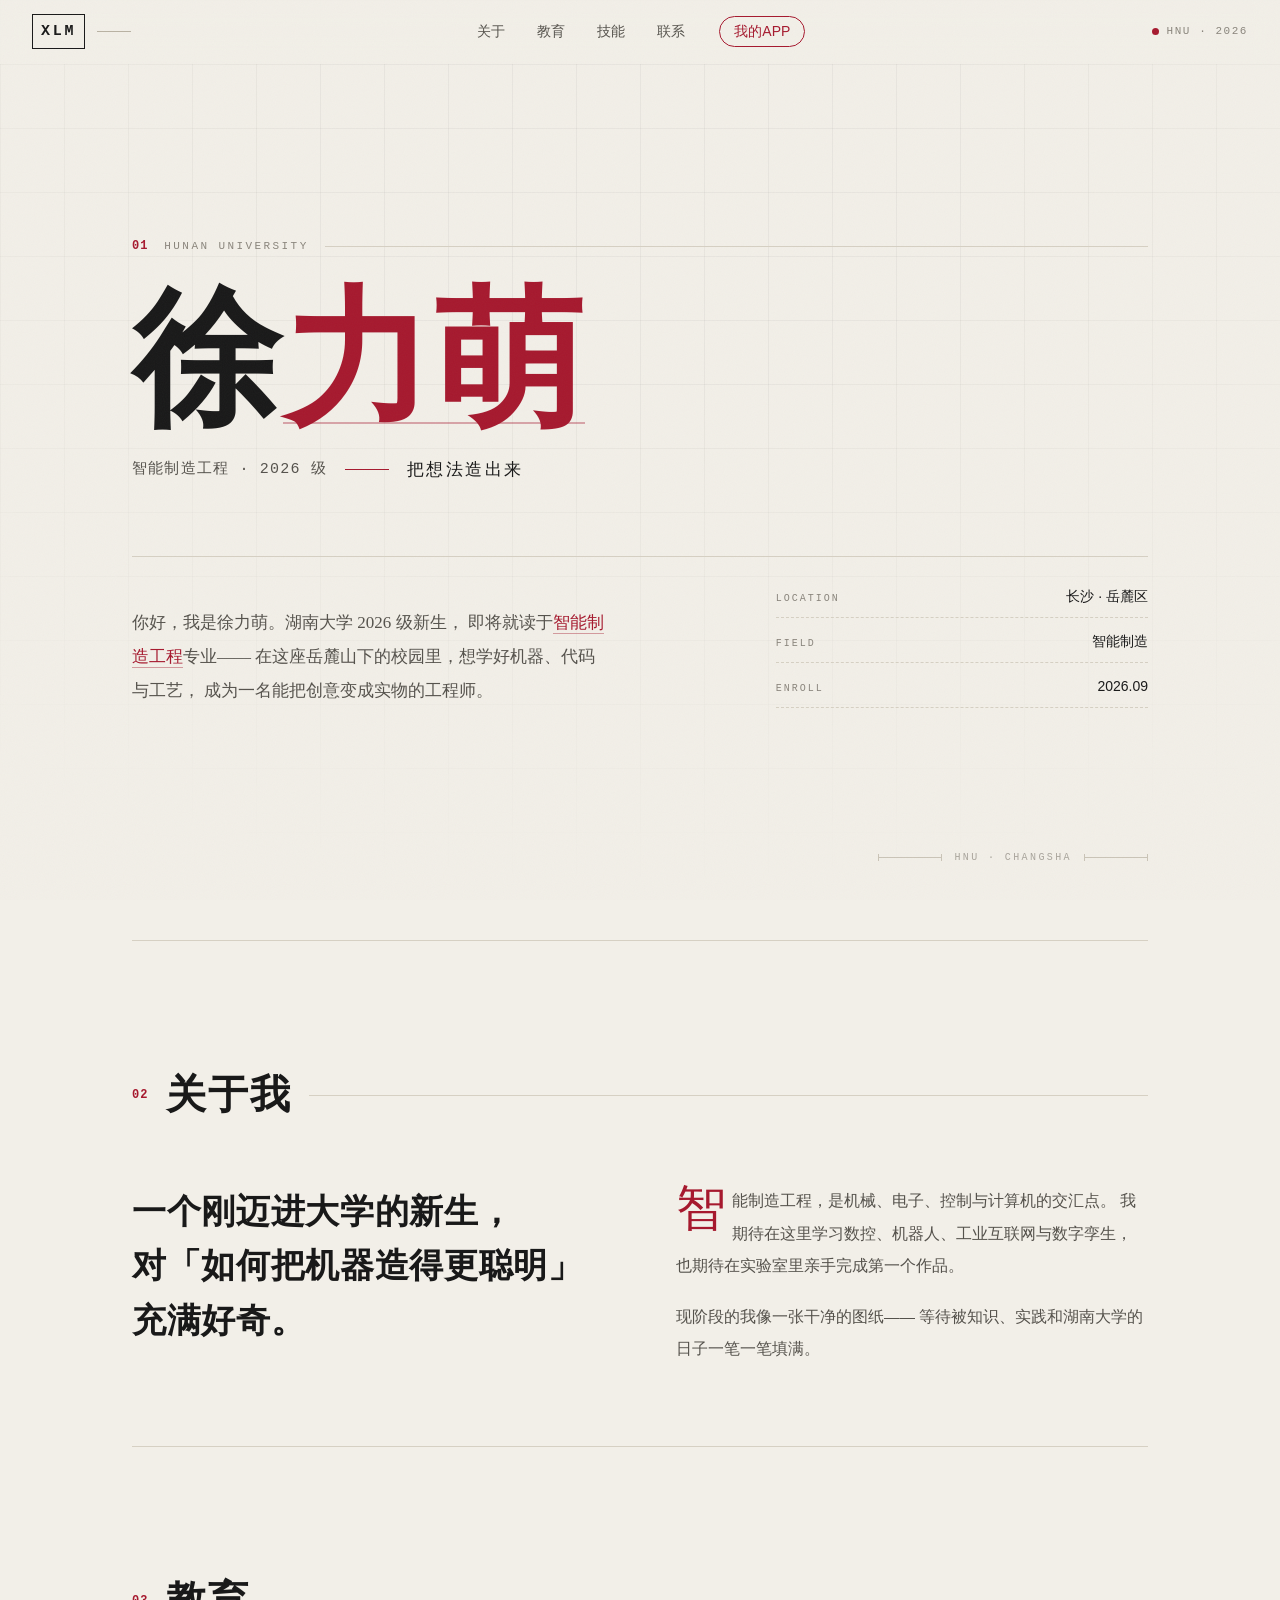
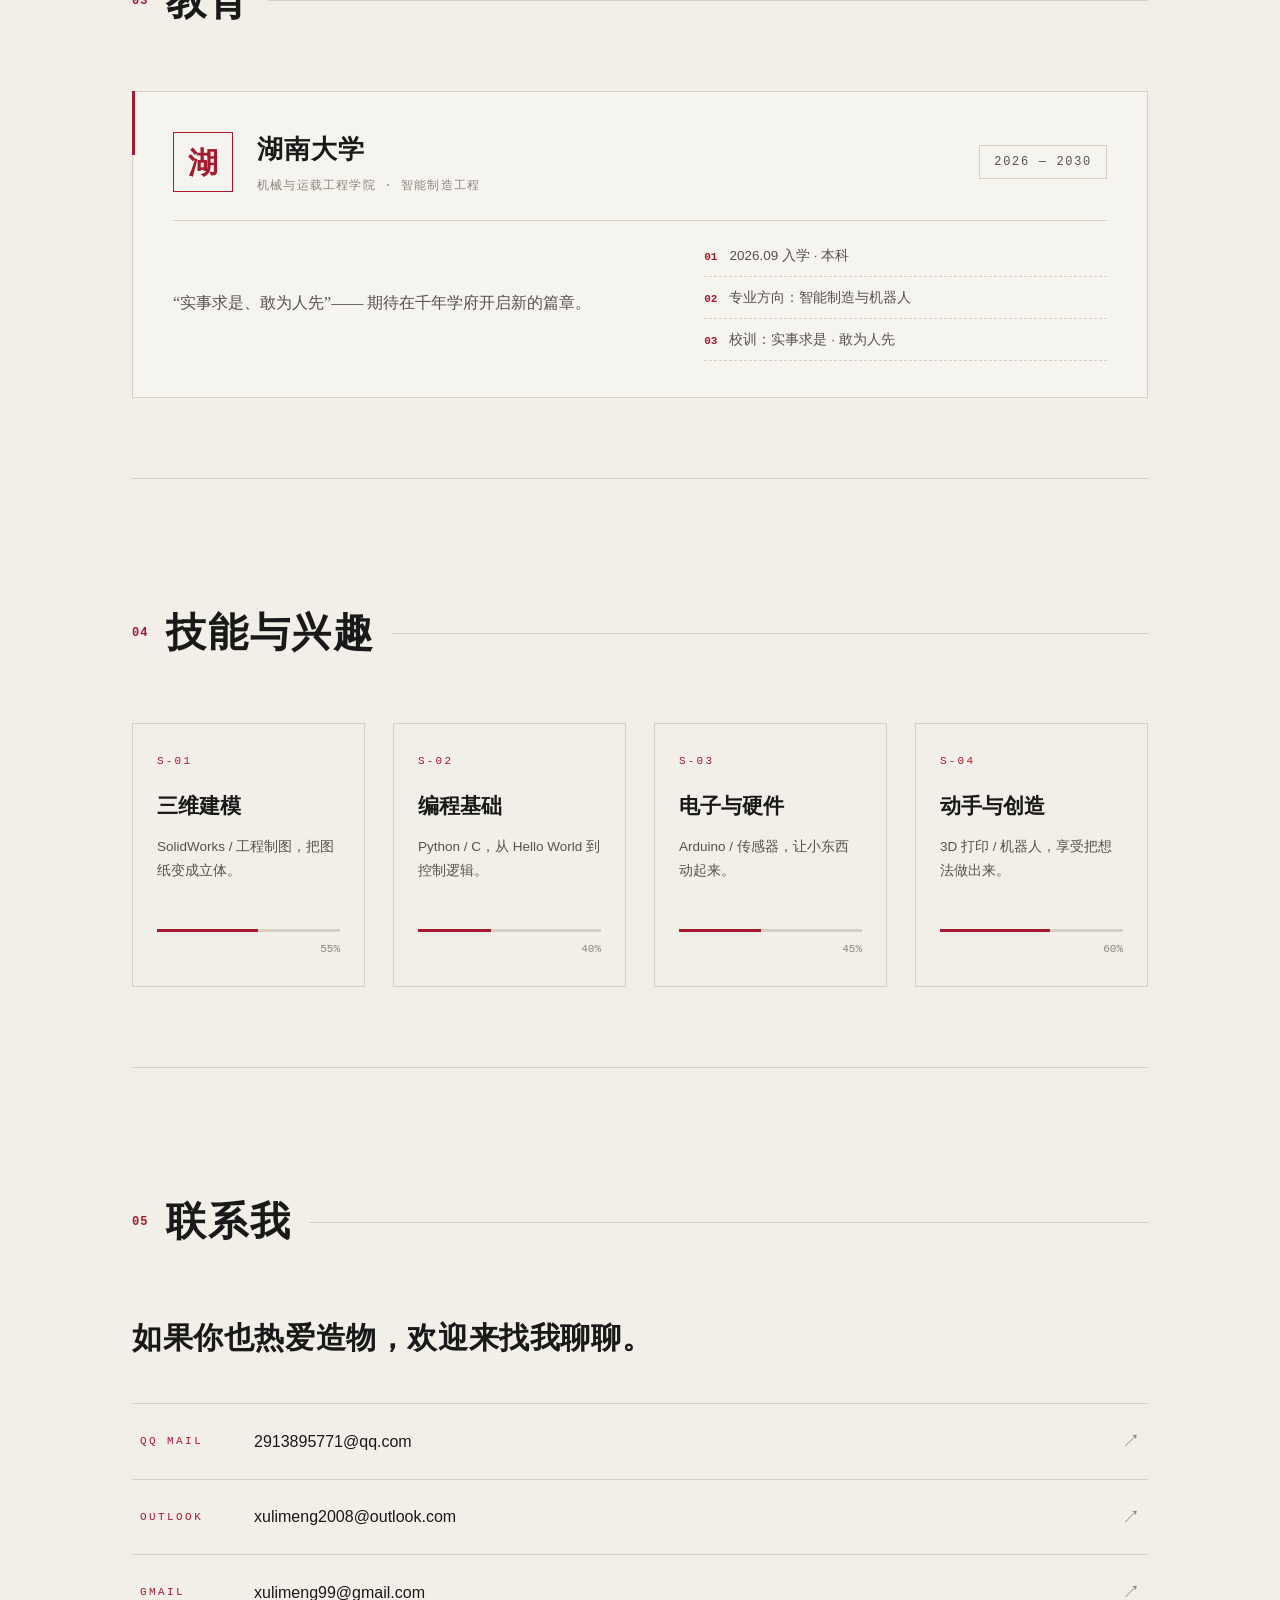
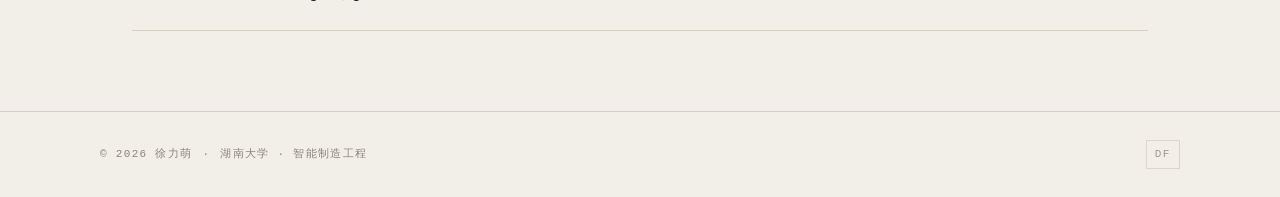
==== index.html @ b3807f48 "个人主页：徐力萌 · 湖南大学智能制造工程（含移动端底部Tab栏与我的APP入口）" ====
<!DOCTYPE html>
<html lang="zh-CN">
<head>
  <meta charset="UTF-8" />
  <meta name="viewport" content="width=device-width, initial-scale=1.0" />
  <meta name="description" content="湖南大学 2026 级智能制造工程专业学生个人主页" />
  <title>徐力萌 · 智能制造工程 · 湖南大学</title>
  <link rel="stylesheet" href="style.css" />
</head>
<body>
  <!-- 网格背景 -->
  <div class="grid-bg" aria-hidden="true"></div>
  <!-- 噪点纹理 -->
  <div class="noise" aria-hidden="true"></div>

  <!-- ======== 顶部导航 ======== -->
  <header class="nav">
    <a class="nav-brand" href="#top" aria-label="返回顶部">
      <span class="nav-brand-mark">XLM</span>
      <span class="nav-brand-line" aria-hidden="true"></span>
    </a>
    <nav class="nav-links" aria-label="主导航">
      <span class="nav-indicator" aria-hidden="true"></span>
      <a href="#about" data-section="about">关于</a>
      <a href="#education" data-section="education">教育</a>
      <a href="#skills" data-section="skills">技能</a>
      <a href="#contact" data-section="contact">联系</a>
      <a href="/app/" class="nav-app">我的APP</a>
    </nav>
    <div class="nav-status">
      <span class="nav-status-dot" aria-hidden="true"></span>
      <span>HNU · 2026</span>
    </div>
  </header>

  <main id="top">
    <!-- ======== Hero 首屏 ======== -->
    <section class="hero">
      <div class="hero-tag reveal">
        <span class="mono idx">01</span>
        <span class="mono label">HUNAN UNIVERSITY</span>
        <span class="rule" aria-hidden="true"></span>
      </div>
      <h1 class="hero-name reveal">
        <span class="hero-surname">徐</span><span class="hero-given">力萌</span>
      </h1>
      <p class="hero-sub reveal">
        <span class="mono">智能制造工程 · 2026 级</span>
        <span class="hero-sub-sep" aria-hidden="true"></span>
        <span class="serif">把想法造出来</span>
      </p>

      <div class="hero-bottom reveal">
        <p class="hero-intro serif">
          你好，我是徐力萌。湖南大学 2026 级新生，
          即将就读于<em>智能制造工程</em>专业——
          在这座岳麓山下的校园里，想学好机器、代码与工艺，
          成为一名能把创意变成实物的工程师。
        </p>
        <div class="hero-meta">
          <div class="hero-meta-item">
            <span class="mono meta-k">LOCATION</span>
            <span class="meta-v">长沙 · 岳麓区</span>
          </div>
          <div class="hero-meta-item">
            <span class="mono meta-k">FIELD</span>
            <span class="meta-v">智能制造</span>
          </div>
          <div class="hero-meta-item">
            <span class="mono meta-k">ENROLL</span>
            <span class="meta-v">2026.09</span>
          </div>
        </div>
      </div>

      <!-- 工程标注装饰 -->
      <div class="dimension" aria-hidden="true">
        <span class="dimension-line"></span>
        <span class="mono dimension-text">HNU · CHANGSHA</span>
        <span class="dimension-line"></span>
      </div>
    </section>

    <!-- ======== 关于 ======== -->
    <section class="section" id="about">
      <div class="section-head reveal">
        <span class="mono idx">02</span>
        <h2 class="section-title">关于我</h2>
        <span class="section-head-rule" aria-hidden="true"></span>
      </div>
      <div class="about-grid">
        <p class="about-lead serif reveal">
          一个刚迈进大学的新生，<br />
          对「如何把机器造得更聪明」充满好奇。
        </p>
        <div class="about-copy reveal">
          <p>
            智能制造工程，是机械、电子、控制与计算机的交汇点。
            我期待在这里学习数控、机器人、工业互联网与数字孪生，
            也期待在实验室里亲手完成第一个作品。
          </p>
          <p>
            现阶段的我像一张干净的图纸——
            等待被知识、实践和湖南大学的日子一笔一笔填满。
          </p>
        </div>
      </div>
    </section>

    <!-- ======== 教育 ======== -->
    <section class="section" id="education">
      <div class="section-head reveal">
        <span class="mono idx">03</span>
        <h2 class="section-title">教育</h2>
        <span class="section-head-rule" aria-hidden="true"></span>
      </div>
      <div class="edu-card reveal">
        <div class="edu-top">
          <div class="edu-logo" aria-hidden="true">
            <span class="edu-logo-cn">湖</span>
          </div>
          <div class="edu-info">
            <h3 class="edu-name serif">湖南大学</h3>
            <p class="mono edu-dept">机械与运载工程学院 · 智能制造工程</p>
          </div>
          <div class="edu-date mono">2026 — 2030</div>
        </div>
        <div class="edu-bottom">
          <p class="edu-note serif">
            “实事求是、敢为人先”——
            期待在千年学府开启新的篇章。
          </p>
          <ul class="edu-list">
            <li><span class="mono">01</span> 2026.09 入学 · 本科</li>
            <li><span class="mono">02</span> 专业方向：智能制造与机器人</li>
            <li><span class="mono">03</span> 校训：实事求是 · 敢为人先</li>
          </ul>
        </div>
      </div>
    </section>

    <!-- ======== 技能 ======== -->
    <section class="section" id="skills">
      <div class="section-head reveal">
        <span class="mono idx">04</span>
        <h2 class="section-title">技能与兴趣</h2>
        <span class="section-head-rule" aria-hidden="true"></span>
      </div>
      <div class="skills">
        <article class="skill reveal">
          <div class="skill-no mono">S-01</div>
          <h3 class="skill-name">三维建模</h3>
          <p class="skill-desc">SolidWorks / 工程制图，把图纸变成立体。</p>
          <div class="skill-meter"><span style="--w: 55%"></span></div>
          <span class="mono skill-pct">55%</span>
        </article>
        <article class="skill reveal">
          <div class="skill-no mono">S-02</div>
          <h3 class="skill-name">编程基础</h3>
          <p class="skill-desc">Python / C，从 Hello World 到控制逻辑。</p>
          <div class="skill-meter"><span style="--w: 40%"></span></div>
          <span class="mono skill-pct">40%</span>
        </article>
        <article class="skill reveal">
          <div class="skill-no mono">S-03</div>
          <h3 class="skill-name">电子与硬件</h3>
          <p class="skill-desc">Arduino / 传感器，让小东西动起来。</p>
          <div class="skill-meter"><span style="--w: 45%"></span></div>
          <span class="mono skill-pct">45%</span>
        </article>
        <article class="skill reveal">
          <div class="skill-no mono">S-04</div>
          <h3 class="skill-name">动手与创造</h3>
          <p class="skill-desc">3D 打印 / 机器人，享受把想法做出来。</p>
          <div class="skill-meter"><span style="--w: 60%"></span></div>
          <span class="mono skill-pct">60%</span>
        </article>
      </div>
    </section>

    <!-- ======== 联系 ======== -->
    <section class="section contact" id="contact">
      <div class="section-head reveal">
        <span class="mono idx">05</span>
        <h2 class="section-title">联系我</h2>
        <span class="section-head-rule" aria-hidden="true"></span>
      </div>
      <p class="contact-lead serif reveal">
        如果你也热爱造物，欢迎来找我聊聊。
      </p>
      <div class="contact-links reveal">
        <a href="mailto:2913895771@qq.com" class="contact-link">
          <span class="mono contact-tag">QQ MAIL</span>
          <span class="contact-value">2913895771@qq.com</span>
          <span class="contact-arrow" aria-hidden="true">↗</span>
        </a>
        <a href="mailto:xulimeng2008@outlook.com" class="contact-link">
          <span class="mono contact-tag">OUTLOOK</span>
          <span class="contact-value">xulimeng2008@outlook.com</span>
          <span class="contact-arrow" aria-hidden="true">↗</span>
        </a>
        <a href="mailto:xulimeng99@gmail.com" class="contact-link">
          <span class="mono contact-tag">GMAIL</span>
          <span class="contact-value">xulimeng99@gmail.com</span>
          <span class="contact-arrow" aria-hidden="true">↗</span>
        </a>
      </div>
    </section>
  </main>

  <!-- ======== 页脚 ======== -->
  <footer class="footer">
    <div class="footer-inner">
      <div class="footer-meta mono">
        <span>© 2026 徐力萌</span>
        <span aria-hidden="true">·</span>
        <span>湖南大学 · 智能制造工程</span>
      </div>
      <a class="deerflow" href="https://deerflow.tech" target="_blank" rel="noopener" title="Created By Deerflow">DF</a>
    </div>
  </footer>

  <!-- 移动端底部 Tab 栏 -->
  <nav class="mobile-tabs" aria-label="移动端导航">
    <span class="mobile-tabs-indicator" aria-hidden="true"></span>
    <a href="#about" data-section="about">关于</a>
    <a href="#education" data-section="education">教育</a>
    <a href="#skills" data-section="skills">技能</a>
    <a href="#contact" data-section="contact">联系</a>
    <a href="/app/" class="tab-app"><span>我的APP</span></a>
  </nav>

  <a class="to-top mono" href="#top" aria-label="回到顶部">↑</a>
  <script src="script.js"></script>
</body>
</html>
---- style.css ----
/* ==========================================================================
   个人主页 · 湖南大学 · 智能制造工程
   设计语言：工程蓝图 × 工业极简（暖白纸面 / 墨色文字 / 岳麓红点缀）
   ========================================================================== */

/* ---------- 设计变量 ---------- */
:root {
  --paper: #f2efe8;
  --paper-deep: #e9e4d9;
  --ink: #191919;
  --ink-soft: #55524c;
  --ink-faint: #8a857c;
  --red: #a6192e;
  --red-deep: #7d1222;
  --line: #d6d0c3;
  --line-strong: #b9b2a3;
  --mono: "JetBrains Mono", "SFMono-Regular", "Cascadia Code", Consolas, "Courier New", monospace;
  --serif: "Noto Serif SC", "Source Han Serif SC", "Songti SC", "SimSun", serif;
  --sans: "Noto Sans SC", "PingFang SC", "Microsoft YaHei", "Hiragino Sans GB", sans-serif;
  --nav-h: 64px;
}

/* ---------- 基础 ---------- */
* { margin: 0; padding: 0; box-sizing: border-box; }
html { scroll-behavior: smooth; }
body {
  background: var(--paper);
  color: var(--ink);
  font-family: var(--sans);
  font-size: 16px;
  line-height: 1.7;
}
::selection { background: var(--red); color: #fff; }
a { color: inherit; text-decoration: none; }

/* ---------- 背景：网格 + 噪点 ---------- */
.grid-bg {
  position: fixed;
  inset: 0;
  z-index: -2;
  pointer-events: none;
  background-image:
    linear-gradient(to right, rgba(25,25,25,0.045) 1px, transparent 1px),
    linear-gradient(to bottom, rgba(25,25,25,0.045) 1px, transparent 1px);
  background-size: 64px 64px;
  mask-image: radial-gradient(ellipse 90% 80% at 50% 20%, #000 30%, transparent 100%);
}
.noise {
  position: fixed;
  inset: 0;
  z-index: 999;
  pointer-events: none;
  opacity: 0.035;
  background-image: url("data:image/svg+xml,%3Csvg xmlns='http://www.w3.org/2000/svg' width='160' height='160'%3E%3Cfilter id='n'%3E%3CfeTurbulence type='fractalNoise' baseFrequency='0.9' numOctaves='2'/%3E%3C/filter%3E%3Crect width='100%25' height='100%25' filter='url(%23n)'/%3E%3C/svg%3E");
}

/* ---------- 等宽标签通用 ---------- */
.mono { font-family: var(--mono); }
.serif { font-family: var(--serif); }
.idx { font-size: 12px; letter-spacing: 0.08em; color: var(--red); font-weight: 600; }
.label { font-size: 11px; letter-spacing: 0.22em; color: var(--ink-faint); }
.rule { flex: 1; height: 1px; background: var(--line); transform-origin: left; }
/* ---------- 导航 ---------- */
.nav {
  position: fixed;
  top: 0; left: 0; right: 0;
  z-index: 100;
  height: var(--nav-h);
  display: flex;
  align-items: center;
  justify-content: space-between;
  padding: 0 32px;
  background: rgba(242,239,232,0.82);
  backdrop-filter: blur(12px);
  border-bottom: 1px solid transparent;
  transition: border-color 0.3s ease;
}
.nav.scrolled { border-bottom-color: var(--line); }

.nav-brand { display: flex; align-items: center; gap: 12px; }
.nav-brand-mark {
  font-family: var(--mono);
  font-size: 15px;
  font-weight: 700;
  letter-spacing: 0.18em;
  color: var(--ink);
  border: 1px solid var(--ink);
  padding: 4px 8px 3px;
  transition: background 0.25s ease, color 0.25s ease;
}
.nav-brand:hover .nav-brand-mark { background: var(--ink); color: var(--paper); }
.nav-brand-line { width: 34px; height: 1px; background: var(--line-strong); }

.nav-links { display: flex; gap: 32px; }
.nav-links a {
  position: relative;
  font-size: 14px;
  color: var(--ink-soft);
  padding: 4px 0;
  transition: color 0.25s ease;
}
.nav-links a::after {
  content: "";
  position: absolute;
  left: 0; bottom: 0;
  width: 100%; height: 1px;
  background: var(--red);
  transform: scaleX(0);
  transform-origin: right;
  transition: transform 0.3s ease;
}
.nav-links a:hover { color: var(--ink); }
.nav-links a:hover::after { transform: scaleX(1); transform-origin: left; }

.nav-status {
  display: flex;
  align-items: center;
  gap: 8px;
  font-family: var(--mono);
  font-size: 11px;
  letter-spacing: 0.14em;
  color: var(--ink-faint);
}
.nav-status-dot {
  width: 7px; height: 7px;
  border-radius: 50%;
  background: var(--red);
  box-shadow: 0 0 0 0 rgba(166,25,46,0.4);
  animation: pulse 2.4s infinite;
}
@keyframes pulse {
  0% { box-shadow: 0 0 0 0 rgba(166,25,46,0.35); }
  70% { box-shadow: 0 0 0 7px rgba(166,25,46,0); }
  100% { box-shadow: 0 0 0 0 rgba(166,25,46,0); }
}

/* ---------- 主容器 ---------- */
main { max-width: 1080px; margin: 0 auto; padding: 0 32px; }

/* ---------- Hero ---------- */
.hero {
  min-height: 100vh;
  display: flex;
  flex-direction: column;
  justify-content: center;
  padding: calc(var(--nav-h) + 40px) 0 60px;
  position: relative;
}
.hero-tag { display: flex; align-items: center; gap: 16px; margin-bottom: 28px; }

.hero-name {
  font-family: var(--serif);
  font-weight: 700;
  font-size: clamp(64px, 12vw, 148px);
  line-height: 1.02;
  letter-spacing: 0.02em;
  display: flex;
  align-items: baseline;
}
.hero-surname { color: var(--ink); }
.hero-given { color: var(--red); position: relative; }
.hero-given::after {
  content: "";
  position: absolute;
  left: 0; bottom: 0.08em;
  width: 100%; height: 2px;
  background: var(--red);
  opacity: 0.35;
}

.hero-sub {
  display: flex;
  align-items: center;
  gap: 18px;
  margin-top: 20px;
  font-size: 15px;
  letter-spacing: 0.08em;
  color: var(--ink-soft);
}
.hero-sub-sep { width: 44px; height: 1px; background: var(--red); }
.hero-sub .serif { font-size: 17px; letter-spacing: 0.14em; color: var(--ink); }

.hero-bottom {
  display: grid;
  grid-template-columns: 1.6fr 1fr;
  gap: 48px;
  margin-top: 72px;
  padding-top: 28px;
  border-top: 1px solid var(--line);
  align-items: end;
}
.hero-intro {
  font-size: 17px;
  line-height: 2;
  color: var(--ink-soft);
  max-width: 56ch;
}
.hero-intro em {
  font-style: normal;
  color: var(--red);
  border-bottom: 1px solid rgba(166,25,46,0.4);
  padding-bottom: 1px;
}

.hero-meta { display: flex; flex-direction: column; gap: 12px; }
.hero-meta-item {
  display: flex;
  justify-content: space-between;
  align-items: baseline;
  gap: 20px;
  padding-bottom: 8px;
  border-bottom: 1px dashed var(--line);
}
.meta-k { font-size: 10px; letter-spacing: 0.2em; color: var(--ink-faint); }
.meta-v { font-size: 14px; color: var(--ink); }

/* 工程标注装饰 */
.dimension {
  position: absolute;
  right: 0;
  bottom: 34px;
  display: flex;
  align-items: center;
  gap: 12px;
  opacity: 0.7;
}
.dimension-line { width: 64px; height: 1px; background: var(--line-strong); position: relative; }
.dimension-line::before,
.dimension-line::after {
  content: "";
  position: absolute;
  top: -3px;
  width: 1px; height: 7px;
  background: var(--line-strong);
}
.dimension-line::before { left: 0; }
.dimension-line::after { right: 0; }
.dimension-text { font-size: 10px; letter-spacing: 0.24em; color: var(--ink-faint); }
/* ---------- 区块通用 ---------- */
.section {
  padding: 120px 0 40px;
  border-top: 1px solid var(--line);
  margin-top: 40px;
}
.section-head { display: flex; align-items: center; gap: 18px; margin-bottom: 56px; }
.section-title {
  font-family: var(--serif);
  font-size: clamp(28px, 4vw, 40px);
  font-weight: 700;
  letter-spacing: 0.04em;
}
.section-head-rule { flex: 1; height: 1px; background: var(--line); }

/* ---------- 关于 ---------- */
.about-grid { display: grid; grid-template-columns: 1fr 1fr; gap: 72px; }
.about-lead {
  font-size: clamp(24px, 3vw, 34px);
  line-height: 1.6;
  font-weight: 600;
  letter-spacing: 0.02em;
}
.about-copy {
  font-size: 15.5px;
  color: var(--ink-soft);
  line-height: 2.1;
  display: flex;
  flex-direction: column;
  gap: 18px;
}
.about-copy p:first-child::first-letter {
  font-family: var(--serif);
  font-size: 3.2em;
  float: left;
  line-height: 0.85;
  margin: 0.06em 0.12em 0 0;
  color: var(--red);
}

/* ---------- 教育卡片 ---------- */
.edu-card {
  border: 1px solid var(--line);
  background: rgba(255,255,255,0.32);
  padding: 36px 40px;
  position: relative;
  transition: box-shadow 0.35s ease, transform 0.35s ease;
}
.edu-card::before {
  content: "";
  position: absolute;
  left: -1px; top: -1px;
  width: 3px; height: 64px;
  background: var(--red);
}
.edu-card:hover {
  box-shadow: 0 18px 48px rgba(25,25,25,0.07);
  transform: translateY(-3px);
}

.edu-top {
  display: flex;
  align-items: center;
  gap: 24px;
  padding-bottom: 24px;
  border-bottom: 1px solid var(--line);
}
.edu-logo {
  width: 60px; height: 60px;
  flex: none;
  border: 1px solid var(--red);
  display: grid;
  place-items: center;
}
.edu-logo-cn {
  font-family: var(--serif);
  font-size: 30px;
  font-weight: 700;
  color: var(--red);
}
.edu-info { flex: 1; }
.edu-name { font-size: 26px; font-weight: 700; letter-spacing: 0.04em; }
.edu-dept { font-size: 12px; letter-spacing: 0.1em; color: var(--ink-faint); margin-top: 4px; }
.edu-date {
  font-size: 12px;
  letter-spacing: 0.14em;
  color: var(--ink-soft);
  border: 1px solid var(--line);
  padding: 6px 14px;
  white-space: nowrap;
}

.edu-bottom {
  display: grid;
  grid-template-columns: 1.2fr 1fr;
  gap: 48px;
  padding-top: 24px;
  align-items: center;
}
.edu-note { font-size: 16px; color: var(--ink-soft); line-height: 2; }
.edu-list { list-style: none; display: flex; flex-direction: column; gap: 10px; }
.edu-list li {
  display: flex;
  gap: 12px;
  align-items: baseline;
  font-size: 13.5px;
  color: var(--ink-soft);
  padding-bottom: 8px;
  border-bottom: 1px dashed var(--line);
}
.edu-list li span { font-size: 11px; color: var(--red); font-weight: 600; }
/* ---------- 技能 ---------- */
.skills { display: grid; grid-template-columns: repeat(4, 1fr); gap: 28px; }
.skill {
  border: 1px solid var(--line);
  padding: 28px 24px;
  position: relative;
  transition: border-color 0.3s ease, transform 0.3s ease, background 0.3s ease;
}
.skill::after {
  content: "";
  position: absolute;
  inset: 0;
  background: var(--red);
  transform: scaleY(0);
  transform-origin: bottom;
  transition: transform 0.4s cubic-bezier(0.65, 0, 0.35, 1);
  z-index: -1;
}
.skill:hover { border-color: var(--red); color: #fff; transform: translateY(-4px); }
.skill:hover::after { transform: scaleY(1); }
.skill:hover .skill-desc,
.skill:hover .skill-pct,
.skill:hover .skill-no { color: rgba(255,255,255,0.85); }
.skill:hover .skill-meter span { background: #fff; }

.skill-no { font-size: 11px; letter-spacing: 0.2em; color: var(--red); margin-bottom: 18px; }
.skill-name { font-family: var(--serif); font-size: 21px; font-weight: 700; margin-bottom: 10px; }
.skill-desc {
  font-size: 13.5px;
  color: var(--ink-soft);
  line-height: 1.8;
  min-height: 74px;
  margin-bottom: 20px;
  transition: color 0.3s ease;
}
.skill-meter { height: 3px; background: var(--line); position: relative; }
.skill-meter span {
  display: block;
  height: 100%;
  width: var(--w, 50%);
  background: var(--red);
  transition: background 0.3s ease;
}
.skill-pct {
  display: block;
  text-align: right;
  font-size: 11px;
  color: var(--ink-faint);
  margin-top: 8px;
  transition: color 0.3s ease;
}

/* ---------- 联系 ---------- */
.contact { padding-bottom: 80px; }
.contact-lead {
  font-size: clamp(22px, 3vw, 30px);
  font-weight: 600;
  margin-bottom: 40px;
  letter-spacing: 0.02em;
}
.contact-links { display: flex; flex-direction: column; }
.contact-link {
  display: grid;
  grid-template-columns: 90px 1fr auto;
  align-items: center;
  gap: 24px;
  padding: 22px 8px;
  border-bottom: 1px solid var(--line);
  transition: background 0.3s ease, padding-left 0.3s ease;
}
.contact-link:first-of-type { border-top: 1px solid var(--line); }
.contact-link:hover { background: rgba(166,25,46,0.05); padding-left: 20px; }
.contact-tag { font-size: 11px; letter-spacing: 0.22em; color: var(--red); }
.contact-value { font-size: 16px; color: var(--ink); }
.contact-arrow { font-size: 18px; color: var(--ink-faint); transition: transform 0.3s ease, color 0.3s ease; }
.contact-link:hover .contact-arrow { transform: translate(3px, -3px); color: var(--red); }

/* ---------- 页脚 ---------- */
.footer { border-top: 1px solid var(--line); padding: 28px 32px; }
.footer-inner {
  max-width: 1080px;
  margin: 0 auto;
  display: flex;
  align-items: center;
  justify-content: space-between;
}
.footer-meta {
  font-size: 11px;
  letter-spacing: 0.12em;
  color: var(--ink-faint);
  display: flex;
  gap: 10px;
}
.deerflow {
  font-family: var(--mono);
  font-size: 11px;
  letter-spacing: 0.14em;
  color: var(--ink-faint);
  border: 1px solid var(--line);
  padding: 4px 8px;
  opacity: 0.8;
  transition: opacity 0.3s ease, color 0.3s ease, border-color 0.3s ease;
}
.deerflow:hover { opacity: 1; color: var(--red); border-color: var(--red); }

/* ---------- 回到顶部 ---------- */
.to-top {
  position: fixed;
  right: 28px; bottom: 28px;
  z-index: 90;
  width: 42px; height: 42px;
  display: grid;
  place-items: center;
  border: 1px solid var(--line-strong);
  background: var(--paper);
  color: var(--ink-soft);
  font-size: 16px;
  opacity: 0;
  pointer-events: none;
  transform: translateY(8px);
  transition: opacity 0.3s ease, transform 0.3s ease, background 0.3s ease, color 0.3s ease;
}
.to-top.show { opacity: 1; pointer-events: auto; transform: translateY(0); }
.to-top:hover { background: var(--ink); color: var(--paper); }
/* ---------- 进场动效 ---------- */
.reveal {
  opacity: 0;
  transform: translateY(26px);
  transition: opacity 0.8s cubic-bezier(0.22, 1, 0.36, 1), transform 0.8s cubic-bezier(0.22, 1, 0.36, 1);
  transition-delay: var(--d, 0s);
}
.reveal.visible { opacity: 1; transform: translateY(0); }

/* 首屏依次显现 */
.hero .reveal:nth-child(1) { --d: 0.05s; }
.hero .reveal:nth-child(2) { --d: 0.18s; }
.hero .reveal:nth-child(3) { --d: 0.32s; }
.hero .reveal:nth-child(4) { --d: 0.46s; }

/* ---------- 响应式 ---------- */
@media (max-width: 900px) {
  .hero-bottom { grid-template-columns: 1fr; gap: 32px; }
  .about-grid { grid-template-columns: 1fr; gap: 40px; }
  .edu-bottom { grid-template-columns: 1fr; gap: 28px; }
  .skills { grid-template-columns: repeat(2, 1fr); }
  .nav-links { display: none; }
}

@media (max-width: 560px) {
  main, .nav { padding-left: 20px; padding-right: 20px; }
  .hero-name { font-size: 64px; }
  .skills { grid-template-columns: 1fr; }
  .edu-top { flex-wrap: wrap; }
  .edu-date { margin-left: auto; }
  .hero-meta-item { flex-direction: column; gap: 4px; }
  .nav-status span:last-child { display: none; }
}

/* ---------- 减少动效偏好 ---------- */
@media (prefers-reduced-motion: reduce) {
  html { scroll-behavior: auto; }
  .reveal { opacity: 1; transform: none; transition: none; }
  * { animation: none !important; }
}
/* body 细节属性（分条追加，避免与上方声明合并） */
body { overflow-x: hidden; }
body { -webkit-font-smoothing: antialiased; }
/* ---------- 导航滑块（滚动联动） ---------- */
.nav-links { position: relative; }
.nav-indicator {
  position: absolute;
  left: 0;
  bottom: 0;
  height: 2px;
  background: var(--red);
  opacity: 0;
  transition:
    transform 0.5s cubic-bezier(0.22, 1, 0.36, 1),
    width 0.5s cubic-bezier(0.22, 1, 0.36, 1),
    opacity 0.3s ease;
  pointer-events: none;
  will-change: transform, width;
}
.nav-indicator.show { opacity: 1; }
.nav-links a.active { color: var(--red); }
.nav-links a.active::after { display: none; }
/* ==========================================================================
   移动端底部 Tab 栏 + 「我的APP」红色强调
   ========================================================================== */

/* ---------- 桌面端「我的APP」红色描边胶囊 ---------- */
.nav-links a.nav-app {
  color: var(--red);
  border: 1px solid var(--red);
  border-radius: 999px;
  padding: 3px 14px;
  margin-left: 2px;
  transition: background 0.25s ease, color 0.25s ease;
}
.nav-links a.nav-app::after { display: none; }
.nav-links a.nav-app:hover {
  background: var(--red);
  color: #fff;
}

/* ---------- 移动端 Tab 栏（默认隐藏，仅移动端显示） ---------- */
.mobile-tabs { display: none; }

@media (max-width: 900px) {
  .mobile-tabs {
    display: flex;
    align-items: stretch;
    position: fixed;
    left: 0; right: 0; bottom: 0;
    z-index: 110;
    height: 60px;
    padding-bottom: env(safe-area-inset-bottom);
    background: rgba(242, 239, 232, 0.94);
    backdrop-filter: blur(14px);
    -webkit-backdrop-filter: blur(14px);
    border-top: 1px solid var(--line);
  }
  .mobile-tabs a {
    flex: 1;
    display: flex;
    align-items: center;
    justify-content: center;
    font-size: 13px;
    color: var(--ink-soft);
    transition: color 0.25s ease;
    -webkit-tap-highlight-color: transparent;
  }
  .mobile-tabs a.active { color: var(--red); font-weight: 600; }

  /* 激活滑块 */
  .mobile-tabs-indicator {
    position: absolute;
    left: 0;
    top: 0;
    width: 0;
    height: 3px;
    background: var(--red);
    pointer-events: none;
    transition:
      transform 0.4s cubic-bezier(0.22, 1, 0.36, 1),
      width 0.4s cubic-bezier(0.22, 1, 0.36, 1);
    will-change: transform, width;
  }

  /* 「我的APP」红色实底胶囊 */
  .mobile-tabs a.tab-app { color: var(--red); font-weight: 600; }
  .mobile-tabs a.tab-app span {
    background: var(--red);
    color: #fff;
    padding: 5px 12px;
    border-radius: 999px;
    font-size: 12px;
    letter-spacing: 0.02em;
    white-space: nowrap;
    box-shadow: 0 2px 8px rgba(166, 25, 46, 0.25);
    transition: transform 0.25s ease;
  }
  .mobile-tabs a.tab-app:active span { transform: scale(0.94); }

  /* 底部留白，避免 Tab 栏遮挡内容 */
  .footer {
    padding-bottom: calc(28px + 60px + env(safe-area-inset-bottom));
  }
  .contact { padding-bottom: calc(80px + 60px + env(safe-area-inset-bottom)); }

  /* 回到顶部按钮上移，避免被 Tab 栏遮挡 */
  .to-top {
    bottom: calc(60px + env(safe-area-inset-bottom) + 16px);
  }
}

@media (max-width: 560px) {
  .mobile-tabs a { font-size: 12px; }
  .mobile-tabs a.tab-app span { font-size: 11px; padding: 4px 10px; }
}
/* ---------- 移动端防溢出：长邮箱允许换行 ---------- */
.contact-link {
  grid-template-columns: 90px minmax(0, 1fr) auto;
}
.contact-value {
  overflow-wrap: anywhere;
  word-break: break-word;
  min-width: 0;
}
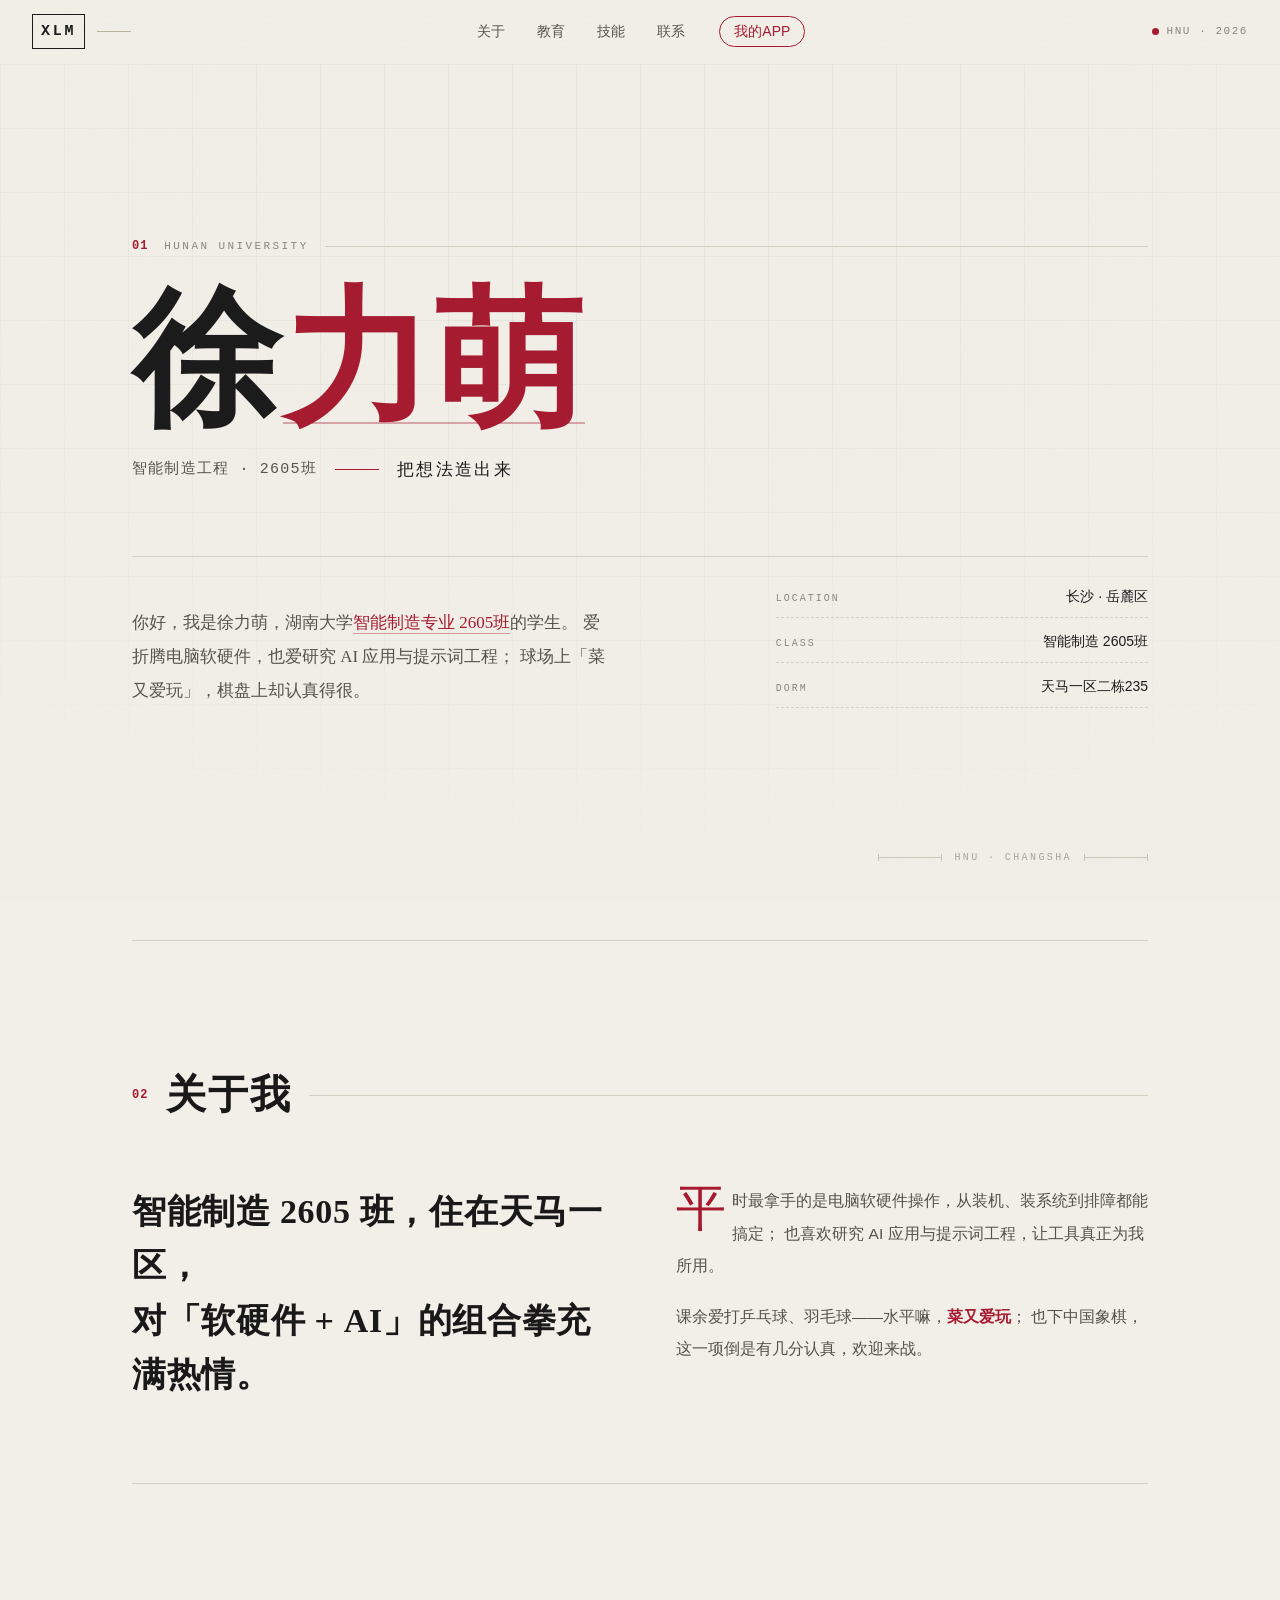
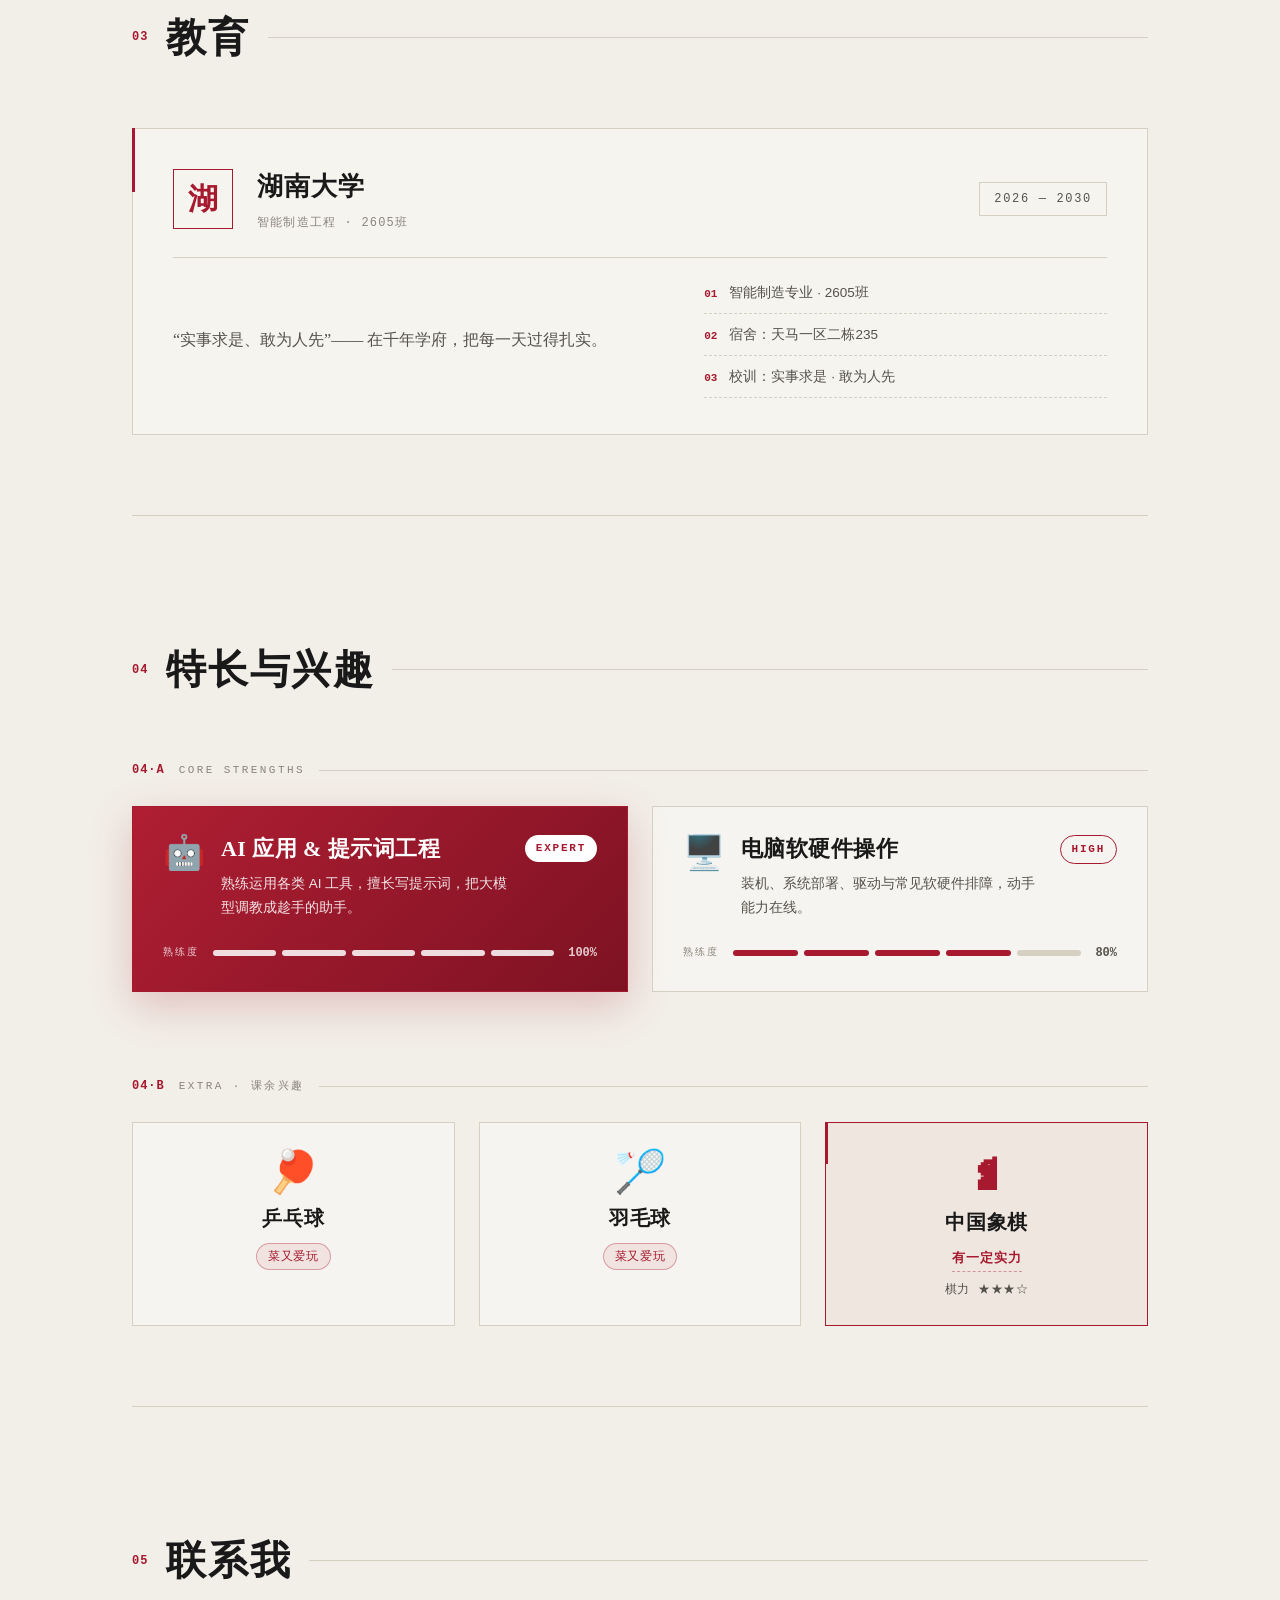
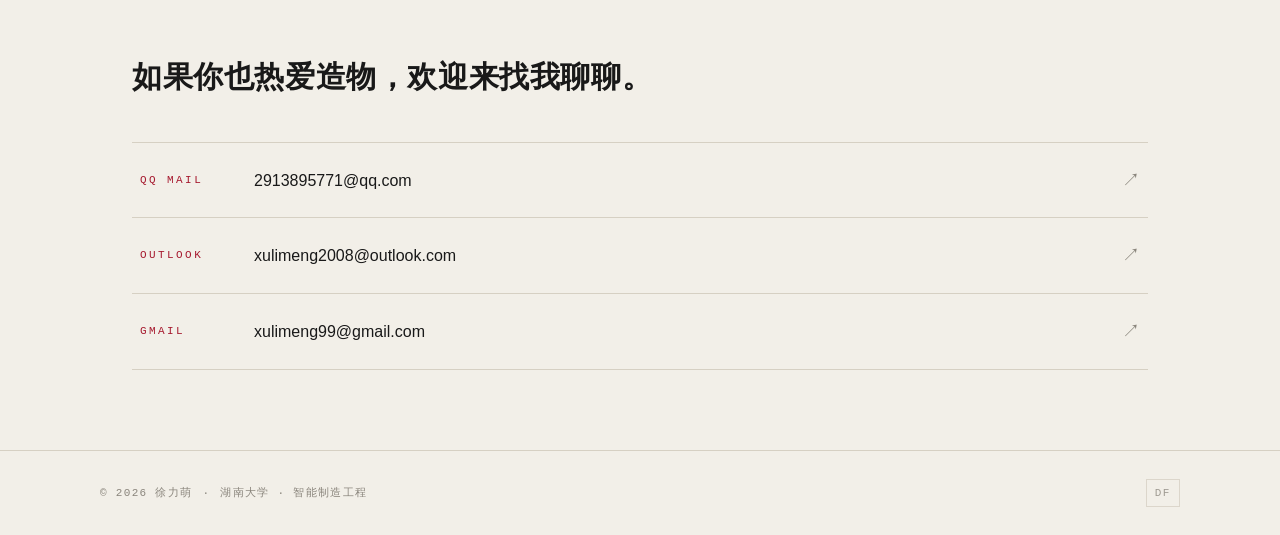
==== commit 7deb0fc9: "更新个人信息：2605班/宿舍 + 核心特长(Expert/High) + 课余兴趣(菜又爱玩/象棋)" ====
--- a/index.html
+++ b/index.html
@@ -45,17 +45,16 @@
         <span class="hero-surname">徐</span><span class="hero-given">力萌</span>
       </h1>
       <p class="hero-sub reveal">
-        <span class="mono">智能制造工程 · 2026 级</span>
+        <span class="mono">智能制造工程 · 2605班</span>
         <span class="hero-sub-sep" aria-hidden="true"></span>
         <span class="serif">把想法造出来</span>
       </p>
 
       <div class="hero-bottom reveal">
         <p class="hero-intro serif">
-          你好，我是徐力萌。湖南大学 2026 级新生，
-          即将就读于<em>智能制造工程</em>专业——
-          在这座岳麓山下的校园里，想学好机器、代码与工艺，
-          成为一名能把创意变成实物的工程师。
+          你好，我是徐力萌，湖南大学<em>智能制造专业 2605班</em>的学生。
+          爱折腾电脑软硬件，也爱研究 AI 应用与提示词工程；
+          球场上「菜又爱玩」，棋盘上却认真得很。
         </p>
         <div class="hero-meta">
           <div class="hero-meta-item">
@@ -63,12 +62,12 @@
             <span class="meta-v">长沙 · 岳麓区</span>
           </div>
           <div class="hero-meta-item">
-            <span class="mono meta-k">FIELD</span>
-            <span class="meta-v">智能制造</span>
+            <span class="mono meta-k">CLASS</span>
+            <span class="meta-v">智能制造 2605班</span>
           </div>
           <div class="hero-meta-item">
-            <span class="mono meta-k">ENROLL</span>
-            <span class="meta-v">2026.09</span>
+            <span class="mono meta-k">DORM</span>
+            <span class="meta-v">天马一区二栋235</span>
           </div>
         </div>
       </div>
@@ -90,18 +89,17 @@
       </div>
       <div class="about-grid">
         <p class="about-lead serif reveal">
-          一个刚迈进大学的新生，<br />
-          对「如何把机器造得更聪明」充满好奇。
+          智能制造 2605 班，住在天马一区，<br />
+          对「软硬件 + AI」的组合拳充满热情。
         </p>
         <div class="about-copy reveal">
           <p>
-            智能制造工程，是机械、电子、控制与计算机的交汇点。
-            我期待在这里学习数控、机器人、工业互联网与数字孪生，
-            也期待在实验室里亲手完成第一个作品。
+            平时最拿手的是电脑软硬件操作，从装机、装系统到排障都能搞定；
+            也喜欢研究 AI 应用与提示词工程，让工具真正为我所用。
           </p>
           <p>
-            现阶段的我像一张干净的图纸——
-            等待被知识、实践和湖南大学的日子一笔一笔填满。
+            课余爱打乒乓球、羽毛球——水平嘛，<em>菜又爱玩</em>；
+            也下中国象棋，这一项倒是有几分认真，欢迎来战。
           </p>
         </div>
       </div>
@@ -121,18 +119,18 @@
           </div>
           <div class="edu-info">
             <h3 class="edu-name serif">湖南大学</h3>
-            <p class="mono edu-dept">机械与运载工程学院 · 智能制造工程</p>
+            <p class="mono edu-dept">智能制造工程 · 2605班</p>
           </div>
           <div class="edu-date mono">2026 — 2030</div>
         </div>
         <div class="edu-bottom">
           <p class="edu-note serif">
             “实事求是、敢为人先”——
-            期待在千年学府开启新的篇章。
+            在千年学府，把每一天过得扎实。
           </p>
           <ul class="edu-list">
-            <li><span class="mono">01</span> 2026.09 入学 · 本科</li>
-            <li><span class="mono">02</span> 专业方向：智能制造与机器人</li>
+            <li><span class="mono">01</span> 智能制造专业 · 2605班</li>
+            <li><span class="mono">02</span> 宿舍：天马一区二栋235</li>
             <li><span class="mono">03</span> 校训：实事求是 · 敢为人先</li>
           </ul>
         </div>
@@ -143,40 +141,74 @@
     <section class="section" id="skills">
       <div class="section-head reveal">
         <span class="mono idx">04</span>
-        <h2 class="section-title">技能与兴趣</h2>
-        <span class="section-head-rule" aria-hidden="true"></span>
-      </div>
-      <div class="skills">
-        <article class="skill reveal">
-          <div class="skill-no mono">S-01</div>
-          <h3 class="skill-name">三维建模</h3>
-          <p class="skill-desc">SolidWorks / 工程制图，把图纸变成立体。</p>
-          <div class="skill-meter"><span style="--w: 55%"></span></div>
-          <span class="mono skill-pct">55%</span>
-        </article>
-        <article class="skill reveal">
-          <div class="skill-no mono">S-02</div>
-          <h3 class="skill-name">编程基础</h3>
-          <p class="skill-desc">Python / C，从 Hello World 到控制逻辑。</p>
-          <div class="skill-meter"><span style="--w: 40%"></span></div>
-          <span class="mono skill-pct">40%</span>
-        </article>
-        <article class="skill reveal">
-          <div class="skill-no mono">S-03</div>
-          <h3 class="skill-name">电子与硬件</h3>
-          <p class="skill-desc">Arduino / 传感器，让小东西动起来。</p>
-          <div class="skill-meter"><span style="--w: 45%"></span></div>
-          <span class="mono skill-pct">45%</span>
-        </article>
-        <article class="skill reveal">
-          <div class="skill-no mono">S-04</div>
-          <h3 class="skill-name">动手与创造</h3>
-          <p class="skill-desc">3D 打印 / 机器人，享受把想法做出来。</p>
-          <div class="skill-meter"><span style="--w: 60%"></span></div>
-          <span class="mono skill-pct">60%</span>
-        </article>
-      </div>
-    </section>
+        <h2 class="section-title">特长与兴趣</h2>
+        <span class="section-head-rule" aria-hidden="true"></span>
+      </div>
+
+      <!-- 核心特长 -->
+      <div class="sub-head reveal">
+        <span class="mono idx">04·A</span>
+        <span class="mono label">CORE STRENGTHS</span>
+        <span class="rule" aria-hidden="true"></span>
+      </div>
+      <div class="strengths">
+        <article class="strength-card strength-featured reveal">
+          <div class="strength-top">
+            <span class="strength-emoji" aria-hidden="true">🤖</span>
+            <div class="strength-info">
+              <h3 class="strength-name">AI 应用 &amp; 提示词工程</h3>
+              <p class="strength-desc">熟练运用各类 AI 工具，擅长写提示词，把大模型调教成趁手的助手。</p>
+            </div>
+            <span class="lvl-badge lvl-expert">EXPERT</span>
+          </div>
+          <div class="lvl-row">
+            <span class="mono lvl-label">熟练度</span>
+            <span class="lvl-dots" aria-hidden="true"><i></i><i></i><i></i><i></i><i></i></span>
+            <span class="mono lvl-pct">100%</span>
+          </div>
+        </article>
+
+        <article class="strength-card reveal">
+          <div class="strength-top">
+            <span class="strength-emoji" aria-hidden="true">🖥️</span>
+            <div class="strength-info">
+              <h3 class="strength-name">电脑软硬件操作</h3>
+              <p class="strength-desc">装机、系统部署、驱动与常见软硬件排障，动手能力在线。</p>
+            </div>
+            <span class="lvl-badge lvl-high">HIGH</span>
+          </div>
+          <div class="lvl-row">
+            <span class="mono lvl-label">熟练度</span>
+            <span class="lvl-dots" aria-hidden="true"><i></i><i></i><i></i><i></i><i class="off"></i></span>
+            <span class="mono lvl-pct">80%</span>
+          </div>
+        </article>
+      </div>
+
+      <!-- 课余兴趣 -->
+      <div class="sub-head reveal">
+        <span class="mono idx">04·B</span>
+        <span class="mono label">EXTRA · 课余兴趣</span>
+        <span class="rule" aria-hidden="true"></span>
+      </div>
+      <div class="interests">
+        <article class="interest-card reveal">
+          <span class="interest-emoji" aria-hidden="true">🏓</span>
+          <h3 class="interest-name">乒乓球</h3>
+          <span class="hobby-badge">菜又爱玩</span>
+        </article>
+        <article class="interest-card reveal">
+          <span class="interest-emoji" aria-hidden="true">🏸</span>
+          <h3 class="interest-name">羽毛球</h3>
+          <span class="hobby-badge">菜又爱玩</span>
+        </article>
+        <article class="interest-card chess-card reveal">
+          <span class="interest-emoji" aria-hidden="true">♞</span>
+          <h3 class="interest-name">中国象棋</h3>
+          <span class="chess-level">有一定实力</span>
+          <span class="mono chess-rank">棋力 ★★★☆</span>
+        </article>
+      </div></section>
 
     <!-- ======== 联系 ======== -->
     <section class="section contact" id="contact">
--- a/style.css
+++ b/style.css
@@ -635,4 +635,196 @@
   overflow-wrap: anywhere;
   word-break: break-word;
   min-width: 0;
+}
+/* ==========================================================================
+   特长与兴趣（04 区块重构：核心特长 + 课余兴趣）
+   ========================================================================== */
+
+/* ---------- 子标题（CORE STRENGTHS / EXTRA） ---------- */
+.sub-head {
+  display: flex;
+  align-items: center;
+  gap: 14px;
+  margin: 10px 0 26px;
+}
+.sub-head .rule { flex: 1; }
+
+/* ---------- 关于区正文里的 em 强调 ---------- */
+.about-copy em {
+  font-style: normal;
+  color: var(--red);
+  font-weight: 600;
+}
+
+/* ---------- 核心特长网格 ---------- */
+.strengths {
+  display: grid;
+  grid-template-columns: 1fr 1fr;
+  gap: 24px;
+  margin-bottom: 84px;
+}
+.strength-card {
+  border: 1px solid var(--line);
+  background: rgba(255, 255, 255, 0.35);
+  padding: 28px 30px;
+  display: flex;
+  flex-direction: column;
+  gap: 22px;
+  transition: transform 0.3s ease, box-shadow 0.3s ease;
+}
+.strength-card:hover {
+  transform: translateY(-3px);
+  box-shadow: 0 16px 40px rgba(25, 25, 25, 0.08);
+}
+
+/* AI 卡：红色主题重点突出 */
+.strength-featured {
+  border-color: var(--red);
+  background: linear-gradient(135deg, #b01e33 0%, #7d1222 100%);
+  color: #fff;
+  box-shadow: 0 14px 40px rgba(166, 25, 46, 0.22);
+}
+.strength-featured .strength-desc { color: rgba(255, 255, 255, 0.88); }
+.strength-featured .lvl-label,
+.strength-featured .lvl-pct { color: rgba(255, 255, 255, 0.78); }
+
+.strength-top { display: flex; align-items: flex-start; gap: 16px; }
+.strength-emoji { font-size: 34px; line-height: 1; flex: none; }
+.strength-info { flex: 1; min-width: 0; }
+.strength-name {
+  font-family: var(--serif);
+  font-size: 22px;
+  font-weight: 700;
+  letter-spacing: 0.02em;
+  line-height: 1.3;
+}
+.strength-desc {
+  font-size: 13.5px;
+  color: var(--ink-soft);
+  line-height: 1.8;
+  margin-top: 8px;
+}
+
+/* 等级徽章 */
+.lvl-badge {
+  flex: none;
+  font-family: var(--mono);
+  font-size: 11px;
+  font-weight: 600;
+  letter-spacing: 0.16em;
+  padding: 4px 11px;
+  border-radius: 999px;
+  white-space: nowrap;
+}
+.lvl-expert { background: var(--red); color: #fff; }
+.strength-featured .lvl-expert { background: #fff; color: var(--red); }
+.lvl-high { border: 1px solid var(--red); color: var(--red); }
+.strength-featured .lvl-high { border-color: rgba(255, 255, 255, 0.85); color: #fff; }
+
+/* 等级条 */
+.lvl-row { display: flex; align-items: center; gap: 14px; }
+.lvl-label {
+  font-size: 10px;
+  letter-spacing: 0.2em;
+  color: var(--ink-faint);
+  white-space: nowrap;
+}
+.lvl-dots { display: flex; gap: 6px; flex: 1; }
+.lvl-dots i {
+  width: 100%;
+  height: 6px;
+  background: var(--red);
+  border-radius: 999px;
+}
+.lvl-dots i.off { background: var(--line); }
+.strength-featured .lvl-dots i { background: rgba(255, 255, 255, 0.85); }
+.strength-featured .lvl-dots i.off { background: rgba(255, 255, 255, 0.28); }
+.lvl-pct {
+  font-size: 12px;
+  font-weight: 600;
+  color: var(--ink-soft);
+  white-space: nowrap;
+}
+
+/* ---------- 课余兴趣网格 ---------- */
+.interests {
+  display: grid;
+  grid-template-columns: repeat(3, 1fr);
+  gap: 24px;
+}
+.interest-card {
+  border: 1px solid var(--line);
+  background: rgba(255, 255, 255, 0.35);
+  padding: 28px 18px 24px;
+  display: flex;
+  flex-direction: column;
+  align-items: center;
+  gap: 8px;
+  text-align: center;
+  transition: transform 0.3s ease, box-shadow 0.3s ease, border-color 0.3s ease;
+}
+.interest-card:hover {
+  transform: translateY(-3px);
+  box-shadow: 0 14px 34px rgba(25, 25, 25, 0.07);
+}
+.interest-emoji { font-size: 42px; line-height: 1; }
+.interest-name {
+  font-family: var(--serif);
+  font-size: 20px;
+  font-weight: 700;
+  letter-spacing: 0.03em;
+}
+
+/* 「菜又爱玩」小徽章 */
+.hobby-badge {
+  font-size: 12px;
+  color: var(--red);
+  background: rgba(166, 25, 46, 0.08);
+  border: 1px solid rgba(166, 25, 46, 0.35);
+  padding: 2px 11px;
+  border-radius: 999px;
+  letter-spacing: 0.05em;
+}
+
+/* 中国象棋：段位感突出 */
+.chess-card {
+  border: 1.5px solid var(--red);
+  position: relative;
+  background: rgba(166, 25, 46, 0.04);
+}
+.chess-card::before {
+  content: "";
+  position: absolute;
+  left: -1px; top: -1px;
+  width: 3px; height: 42px;
+  background: var(--red);
+}
+.chess-card .interest-emoji { color: var(--red); font-size: 46px; font-weight: 700; }
+.chess-level {
+  font-size: 13px;
+  font-weight: 600;
+  color: var(--red);
+  border-bottom: 1px dashed rgba(166, 25, 46, 0.4);
+  padding-bottom: 2px;
+  letter-spacing: 0.08em;
+}
+.chess-rank {
+  font-size: 12px;
+  letter-spacing: 0.06em;
+  color: var(--ink-soft);
+}
+
+/* ---------- 响应式：特长与兴趣 ---------- */
+@media (max-width: 900px) {
+  .strengths { grid-template-columns: 1fr; margin-bottom: 68px; }
+}
+@media (max-width: 560px) {
+  .strengths { gap: 18px; }
+  .strength-card { padding: 22px 20px; }
+  .strength-emoji { font-size: 28px; }
+  .interests { gap: 14px; }
+  .interest-card { padding: 20px 8px 18px; }
+  .interest-emoji { font-size: 34px; }
+  .interest-name { font-size: 17px; }
+  .hobby-badge { font-size: 11px; padding: 2px 8px; }
 }
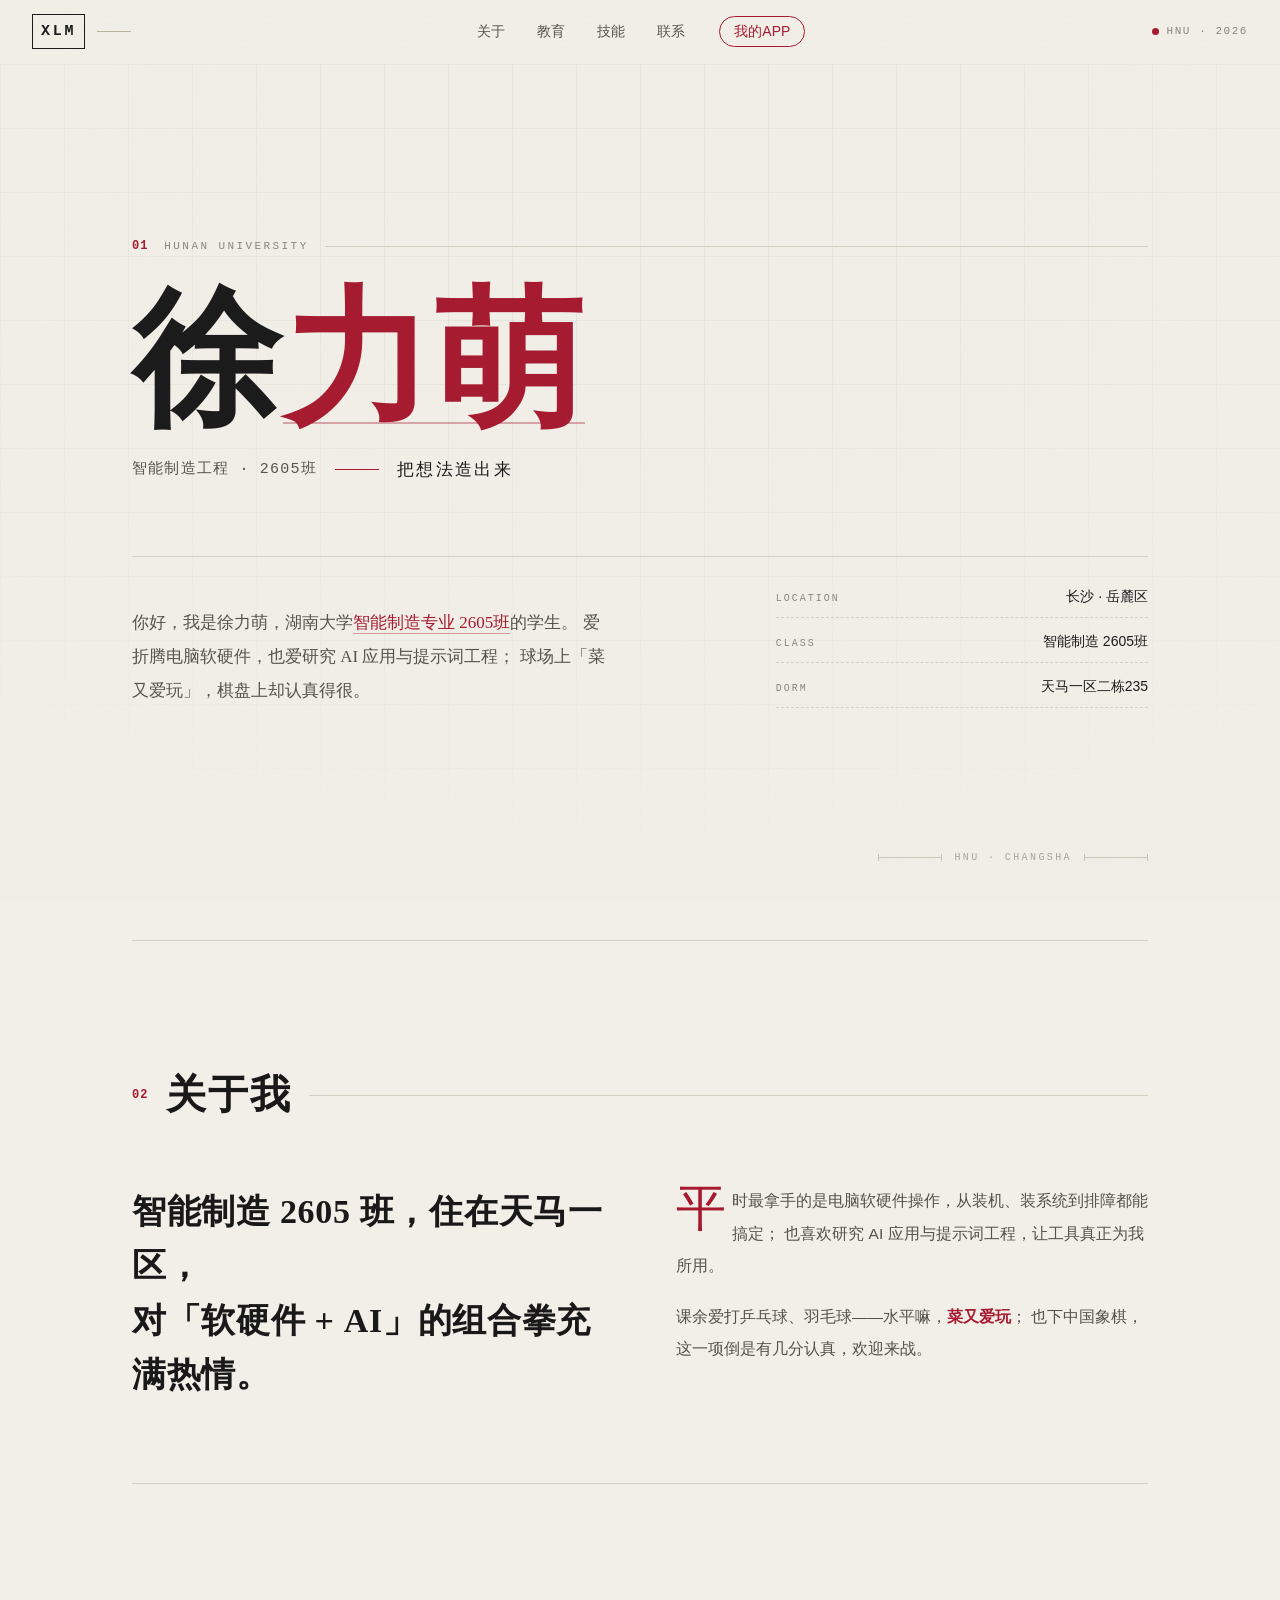
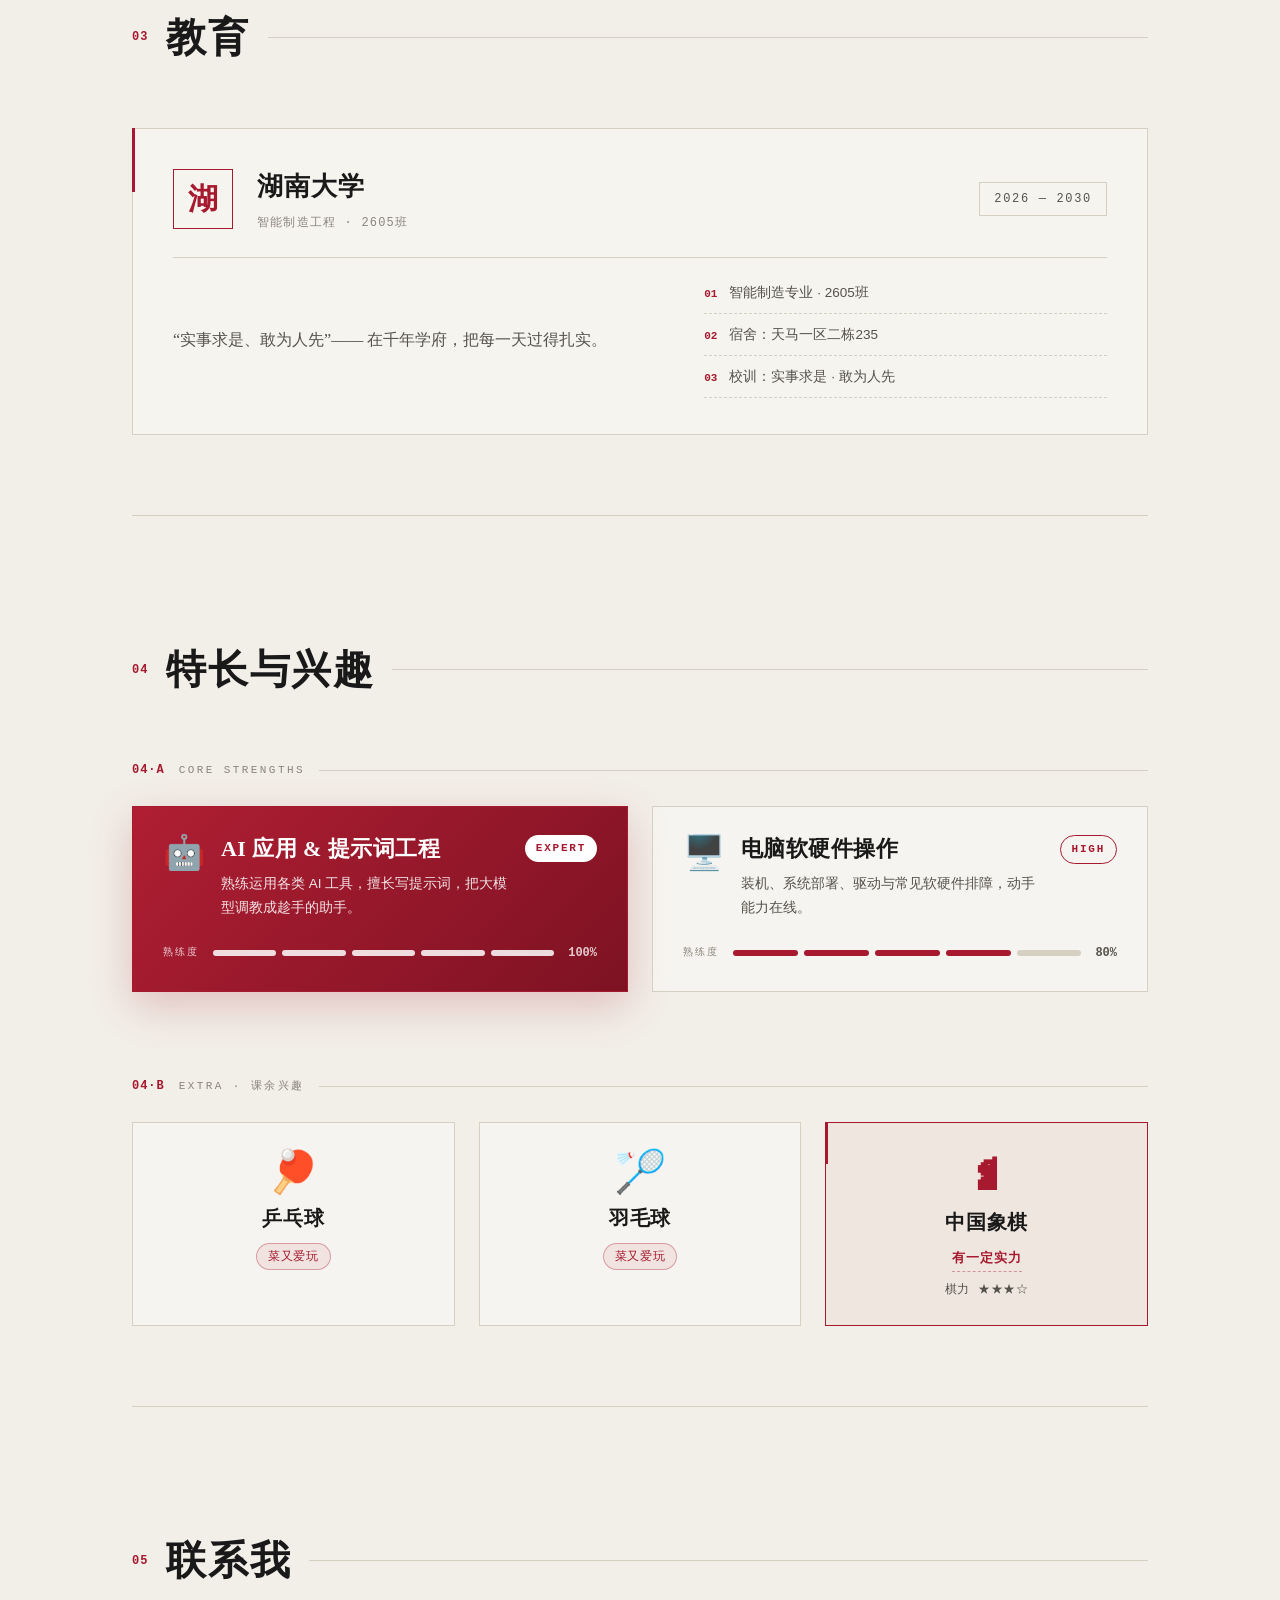
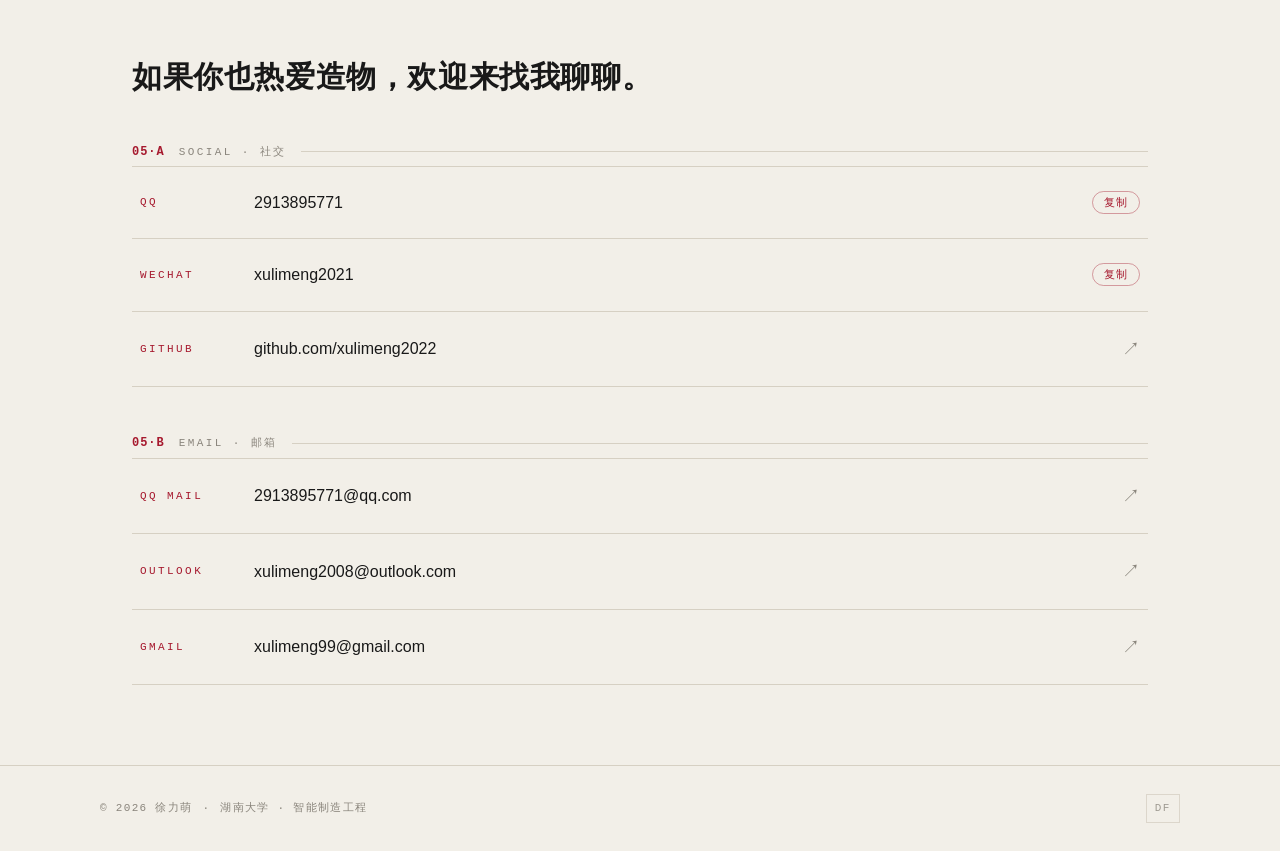
==== commit 95368e95: "联系区更新：社交分组(QQ/微信点击复制+GitHub) + 邮箱分组" ====
--- a/index.html
+++ b/index.html
@@ -220,24 +220,58 @@
       <p class="contact-lead serif reveal">
         如果你也热爱造物，欢迎来找我聊聊。
       </p>
-      <div class="contact-links reveal">
-        <a href="mailto:2913895771@qq.com" class="contact-link">
-          <span class="mono contact-tag">QQ MAIL</span>
-          <span class="contact-value">2913895771@qq.com</span>
-          <span class="contact-arrow" aria-hidden="true">↗</span>
-        </a>
-        <a href="mailto:xulimeng2008@outlook.com" class="contact-link">
-          <span class="mono contact-tag">OUTLOOK</span>
-          <span class="contact-value">xulimeng2008@outlook.com</span>
-          <span class="contact-arrow" aria-hidden="true">↗</span>
-        </a>
-        <a href="mailto:xulimeng99@gmail.com" class="contact-link">
-          <span class="mono contact-tag">GMAIL</span>
-          <span class="contact-value">xulimeng99@gmail.com</span>
-          <span class="contact-arrow" aria-hidden="true">↗</span>
-        </a>
-      </div>
-    </section>
+
+      <!-- 社交组 -->
+      <div class="contact-group reveal">
+        <div class="sub-head">
+          <span class="mono idx">05·A</span>
+          <span class="mono label">SOCIAL · 社交</span>
+          <span class="rule" aria-hidden="true"></span>
+        </div>
+        <div class="contact-links">
+          <a href="#" class="contact-link" data-copy="2913895771">
+            <span class="mono contact-tag">QQ</span>
+            <span class="contact-value">2913895771</span>
+            <span class="contact-arrow copy-hint" aria-hidden="true">复制</span>
+          </a>
+          <a href="#" class="contact-link" data-copy="xulimeng2021">
+            <span class="mono contact-tag">WECHAT</span>
+            <span class="contact-value">xulimeng2021</span>
+            <span class="contact-arrow copy-hint" aria-hidden="true">复制</span>
+          </a>
+          <a href="https://github.com/xulimeng2022" target="_blank" rel="noopener" class="contact-link">
+            <span class="mono contact-tag">GITHUB</span>
+            <span class="contact-value">github.com/xulimeng2022</span>
+            <span class="contact-arrow" aria-hidden="true">↗</span>
+          </a>
+        </div>
+      </div>
+
+      <!-- 邮箱组 -->
+      <div class="contact-group reveal">
+        <div class="sub-head">
+          <span class="mono idx">05·B</span>
+          <span class="mono label">EMAIL · 邮箱</span>
+          <span class="rule" aria-hidden="true"></span>
+        </div>
+        <div class="contact-links">
+          <a href="mailto:2913895771@qq.com" class="contact-link">
+            <span class="mono contact-tag">QQ MAIL</span>
+            <span class="contact-value">2913895771@qq.com</span>
+            <span class="contact-arrow" aria-hidden="true">↗</span>
+          </a>
+          <a href="mailto:xulimeng2008@outlook.com" class="contact-link">
+            <span class="mono contact-tag">OUTLOOK</span>
+            <span class="contact-value">xulimeng2008@outlook.com</span>
+            <span class="contact-arrow" aria-hidden="true">↗</span>
+          </a>
+          <a href="mailto:xulimeng99@gmail.com" class="contact-link">
+            <span class="mono contact-tag">GMAIL</span>
+            <span class="contact-value">xulimeng99@gmail.com</span>
+            <span class="contact-arrow" aria-hidden="true">↗</span>
+          </a>
+        </div>
+      </div></section>
   </main>
 
   <!-- ======== 页脚 ======== -->
--- a/style.css
+++ b/style.css
@@ -827,4 +827,34 @@
   .interest-emoji { font-size: 34px; }
   .interest-name { font-size: 17px; }
   .hobby-badge { font-size: 11px; padding: 2px 8px; }
+}
+/* ==========================================================================
+   联系区：社交 / 邮箱分组 + 点击复制
+   ========================================================================== */
+
+.contact-group { margin-bottom: 46px; }
+.contact-group:last-child { margin-bottom: 0; }
+.contact-group .sub-head { margin: 0 0 4px; }
+
+/* 复制行：QQ / 微信 */
+a.contact-link[data-copy] { cursor: copy; }
+.copy-hint {
+  font-size: 11px !important;
+  line-height: 1 !important;
+  letter-spacing: 0.08em;
+  color: var(--red);
+  border: 1px solid rgba(166, 25, 46, 0.4);
+  border-radius: 999px;
+  padding: 5px 11px;
+  white-space: nowrap;
+  transition: background 0.25s ease, color 0.25s ease, border-color 0.25s ease;
+}
+.contact-link:hover .copy-hint {
+  background: var(--red);
+  color: #fff;
+}
+.contact-link.copied .copy-hint {
+  background: #2e7d32;
+  border-color: #2e7d32;
+  color: #fff;
 }
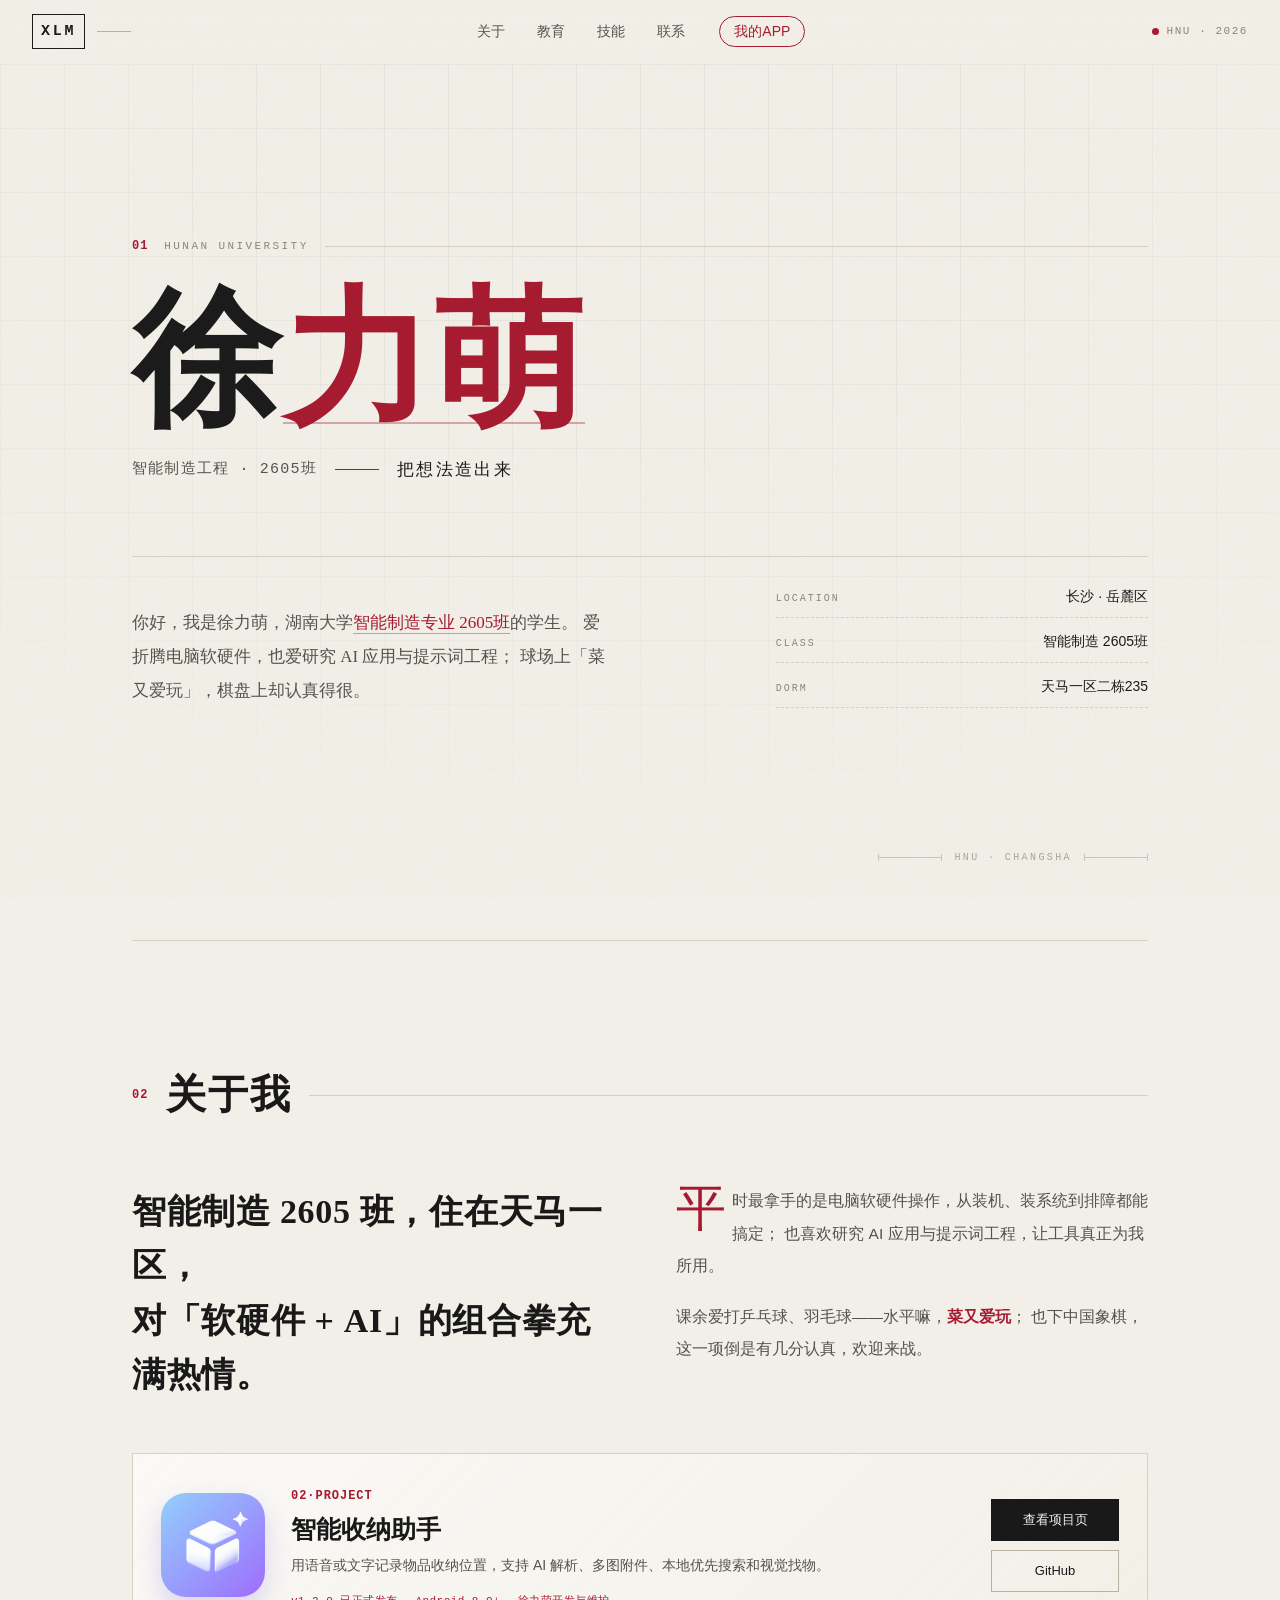
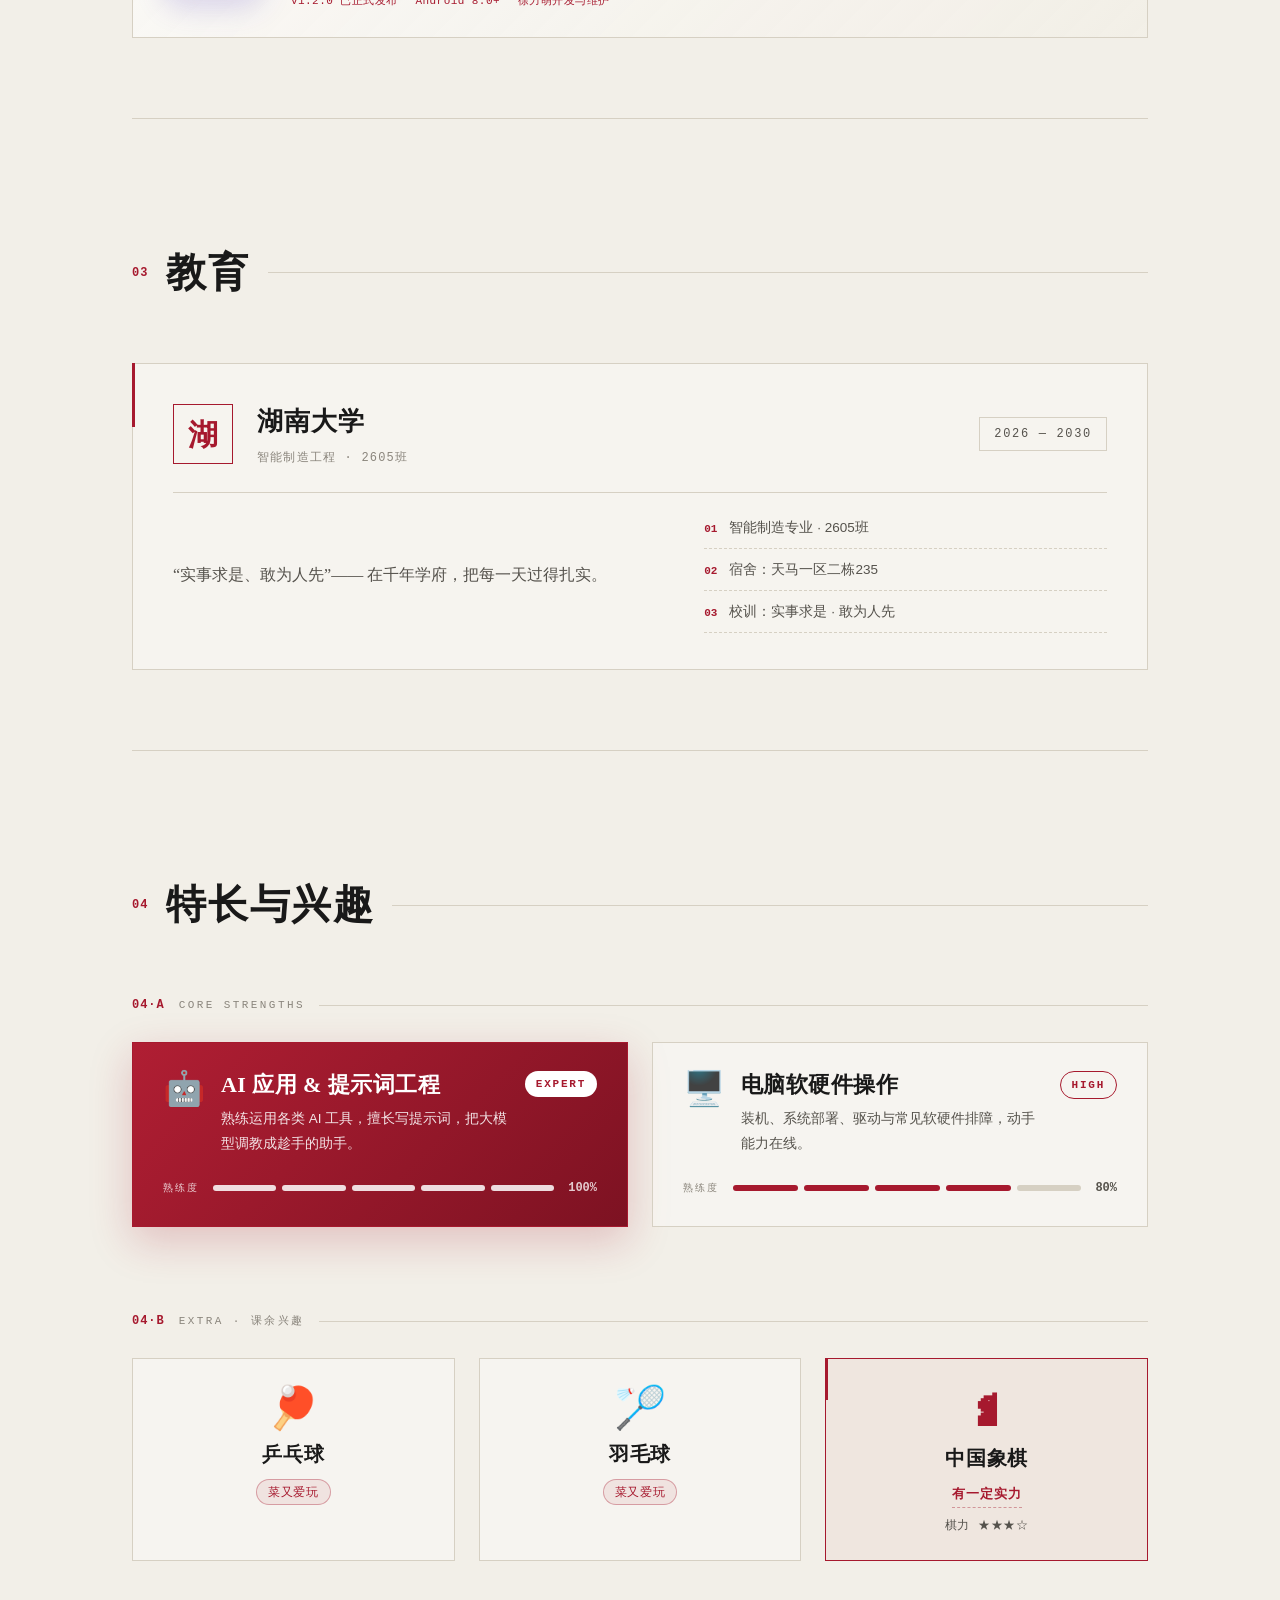
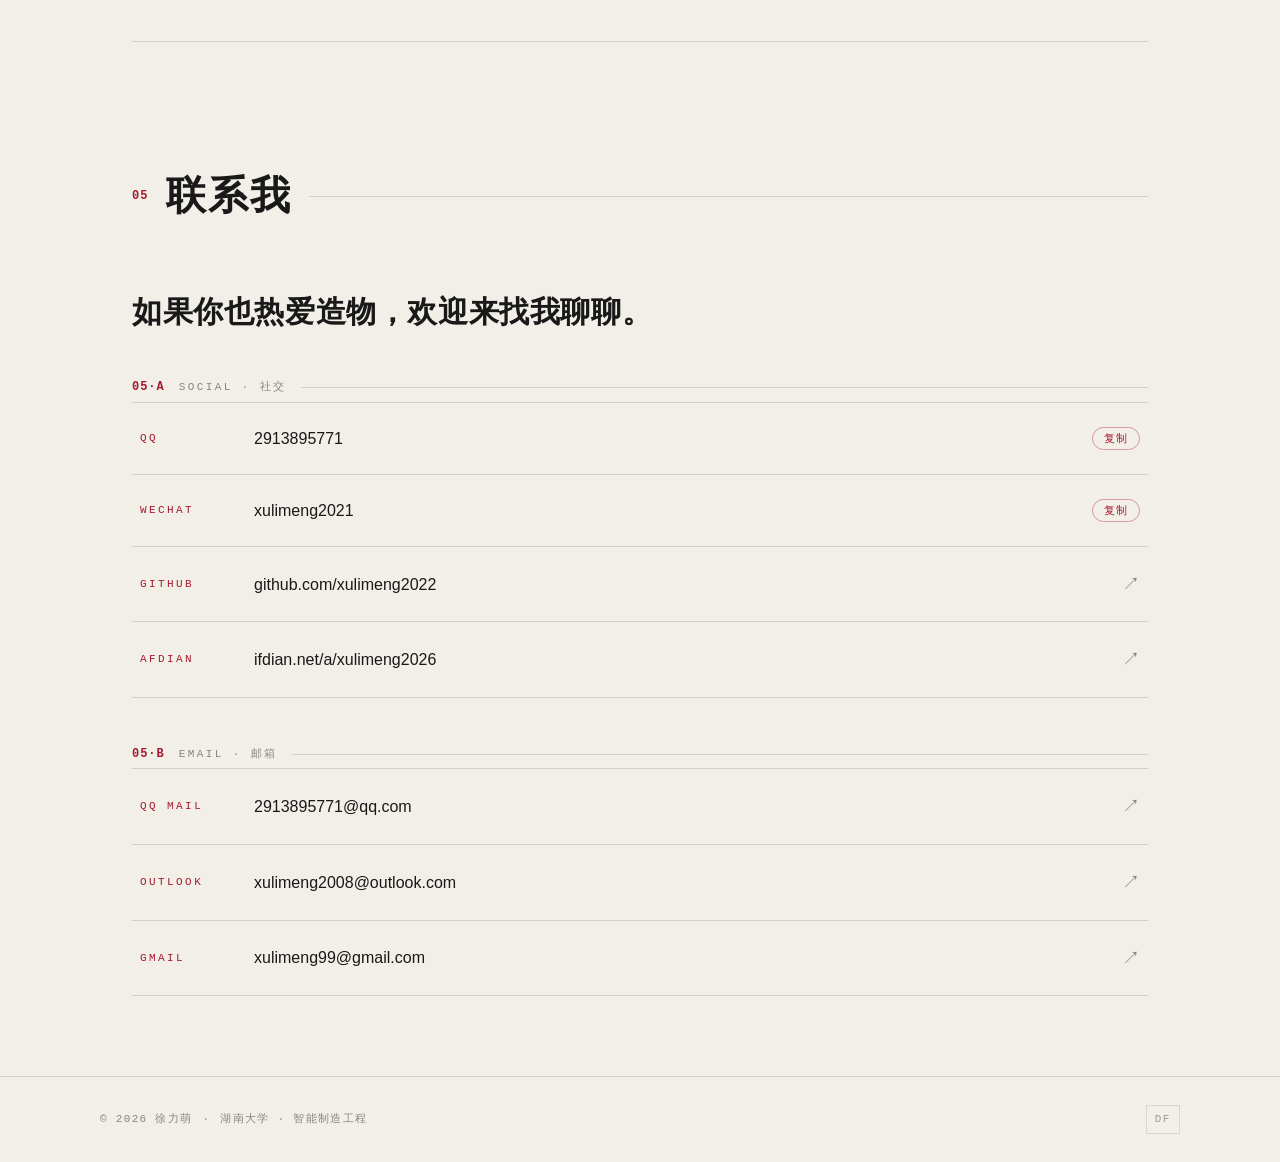
==== commit 2a6adca3: "site: 更新智能收纳助手 v1.2.0 正式发布信息" ====
--- a/index.html
+++ b/index.html
@@ -103,6 +103,19 @@
           </p>
         </div>
       </div>
+      <article class="project-card reveal" id="project" aria-labelledby="project-title">
+        <img class="project-icon" src="/app/assets/app-icon.png" width="104" height="104" alt="智能收纳助手应用图标">
+        <div class="project-card-copy">
+          <span class="mono idx">02·PROJECT</span>
+          <h3 class="project-title serif" id="project-title">智能收纳助手</h3>
+          <p class="project-description">用语音或文字记录物品收纳位置，支持 AI 解析、多图附件、本地优先搜索和视觉找物。</p>
+          <div class="project-meta mono"><span>v1.2.0 已正式发布</span><span>Android 8.0+</span><span>徐力萌开发与维护</span></div>
+        </div>
+        <div class="project-card-actions">
+          <a class="project-action primary" href="/app/">查看项目页</a>
+          <a class="project-action" href="https://github.com/xulimeng2022/SmartStorageAssistant" target="_blank" rel="noopener noreferrer">GitHub</a>
+        </div>
+      </article>
     </section>
 
     <!-- ======== 教育 ======== -->
@@ -244,6 +257,11 @@
             <span class="contact-value">github.com/xulimeng2022</span>
             <span class="contact-arrow" aria-hidden="true">↗</span>
           </a>
+          <a href="https://ifdian.net/a/xulimeng2026" target="_blank" rel="noopener noreferrer" class="contact-link" aria-label="爱发电：ifdian.net/a/xulimeng2026（在新标签页打开）">
+            <span class="mono contact-tag">AFDIAN</span>
+            <span class="contact-value">ifdian.net/a/xulimeng2026</span>
+            <span class="contact-arrow" aria-hidden="true">↗</span>
+          </a>
         </div>
       </div>
 
--- a/style.css
+++ b/style.css
@@ -857,4 +857,91 @@
   background: #2e7d32;
   border-color: #2e7d32;
   color: #fff;
-}+}
+
+/* ---------- 智能收纳助手项目卡 ---------- */
+.project-card {
+  display: grid;
+  grid-template-columns: 104px minmax(0, 1fr) auto;
+  align-items: center;
+  gap: 26px;
+  margin-top: 50px;
+  padding: 26px 28px;
+  border: 1px solid var(--line);
+  background: linear-gradient(135deg, rgba(255,255,255,0.62), rgba(243,239,230,0.48));
+  transition: transform 0.3s ease, box-shadow 0.3s ease, border-color 0.3s ease;
+}
+.project-card:hover {
+  transform: translateY(-3px);
+  border-color: var(--line-strong);
+  box-shadow: 0 18px 46px rgba(25, 25, 25, 0.08);
+}
+.project-icon {
+  width: 104px;
+  height: 104px;
+  border-radius: 25px;
+  box-shadow: 0 12px 28px rgba(93, 74, 196, 0.2);
+}
+.project-card-copy { min-width: 0; }
+.project-title {
+  margin: 7px 0 8px;
+  font-size: 25px;
+  line-height: 1.25;
+}
+.project-description {
+  max-width: 560px;
+  color: var(--ink-soft);
+  font-size: 14px;
+  line-height: 1.8;
+}
+.project-meta {
+  display: flex;
+  flex-wrap: wrap;
+  gap: 8px 18px;
+  margin-top: 14px;
+  color: var(--red);
+  font-size: 11px;
+  letter-spacing: 0.04em;
+}
+.project-card-actions {
+  display: flex;
+  flex-direction: column;
+  gap: 9px;
+  min-width: 128px;
+}
+.project-action {
+  display: inline-flex;
+  align-items: center;
+  justify-content: center;
+  min-height: 42px;
+  padding: 8px 14px;
+  border: 1px solid var(--line-strong);
+  color: var(--ink);
+  font-size: 13px;
+  transition: background 0.25s ease, color 0.25s ease, border-color 0.25s ease;
+}
+.project-action:hover { border-color: var(--red); color: var(--red); }
+.project-action.primary { border-color: var(--ink); background: var(--ink); color: var(--paper); }
+.project-action.primary:hover { border-color: var(--red); background: var(--red); color: #fff; }
+@media (max-width: 900px) {
+  .project-card {
+    grid-template-columns: 84px minmax(0, 1fr);
+    gap: 20px;
+    padding: 22px;
+  }
+  .project-icon { width: 84px; height: 84px; border-radius: 21px; }
+  .project-card-actions {
+    grid-column: 1 / -1;
+    flex-direction: row;
+    min-width: 0;
+  }
+  .project-action { flex: 1; }
+}
+@media (max-width: 560px) {
+  .project-card {
+    grid-template-columns: 1fr;
+    margin-top: 38px;
+  }
+  .project-icon { width: 76px; height: 76px; border-radius: 19px; }
+  .project-card-actions { flex-direction: column; }
+}
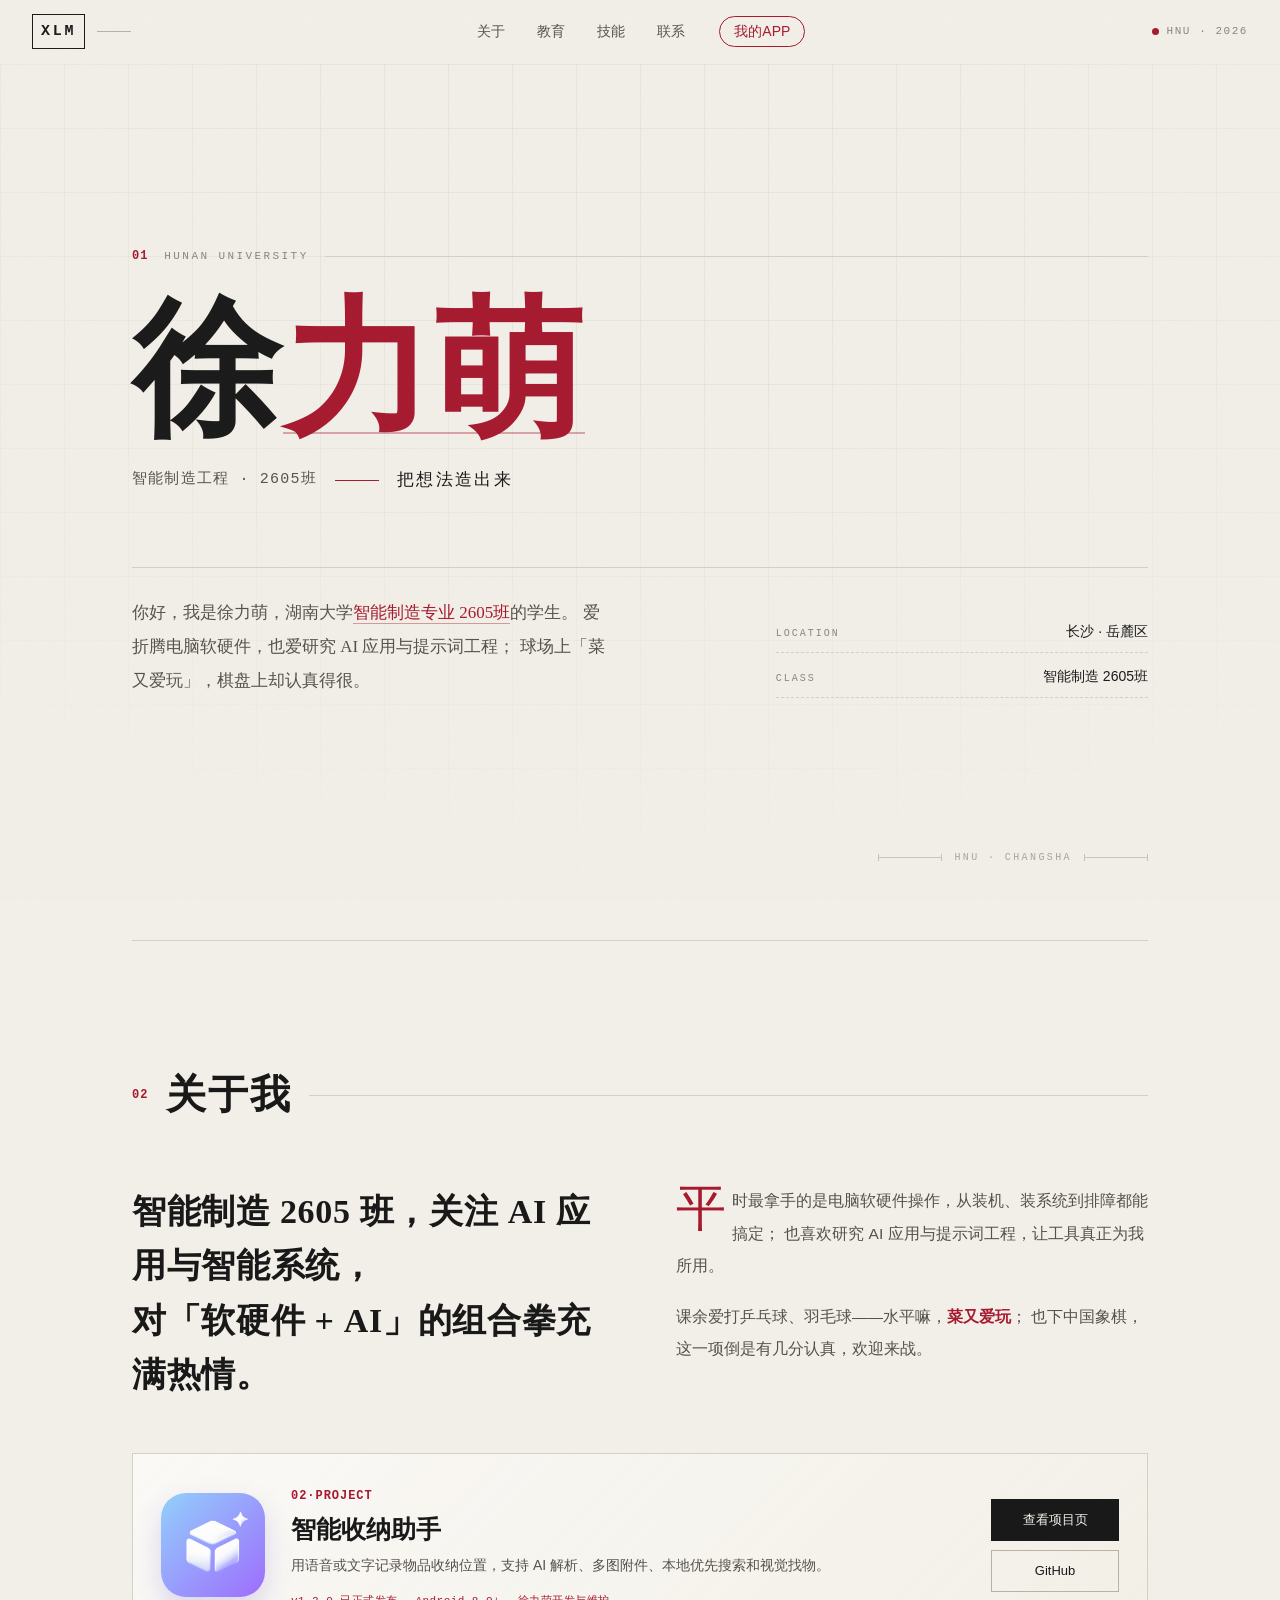
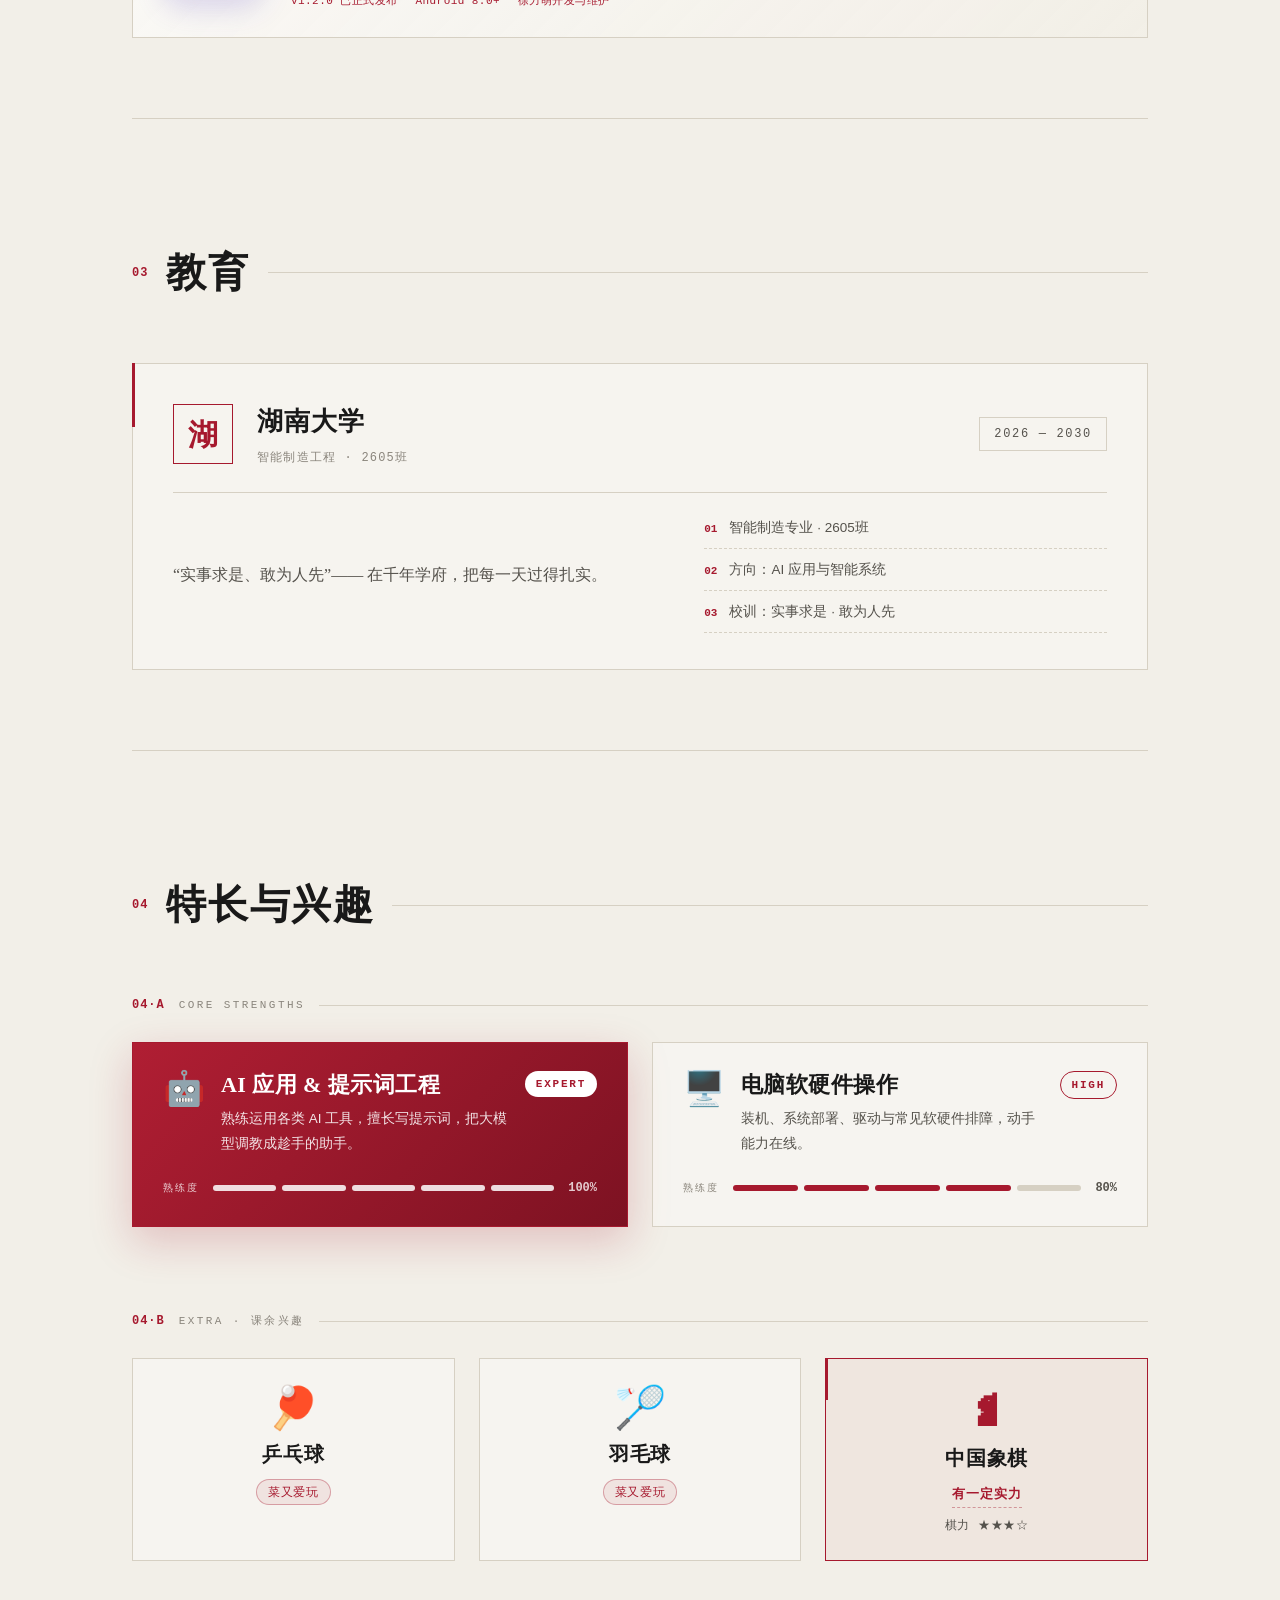
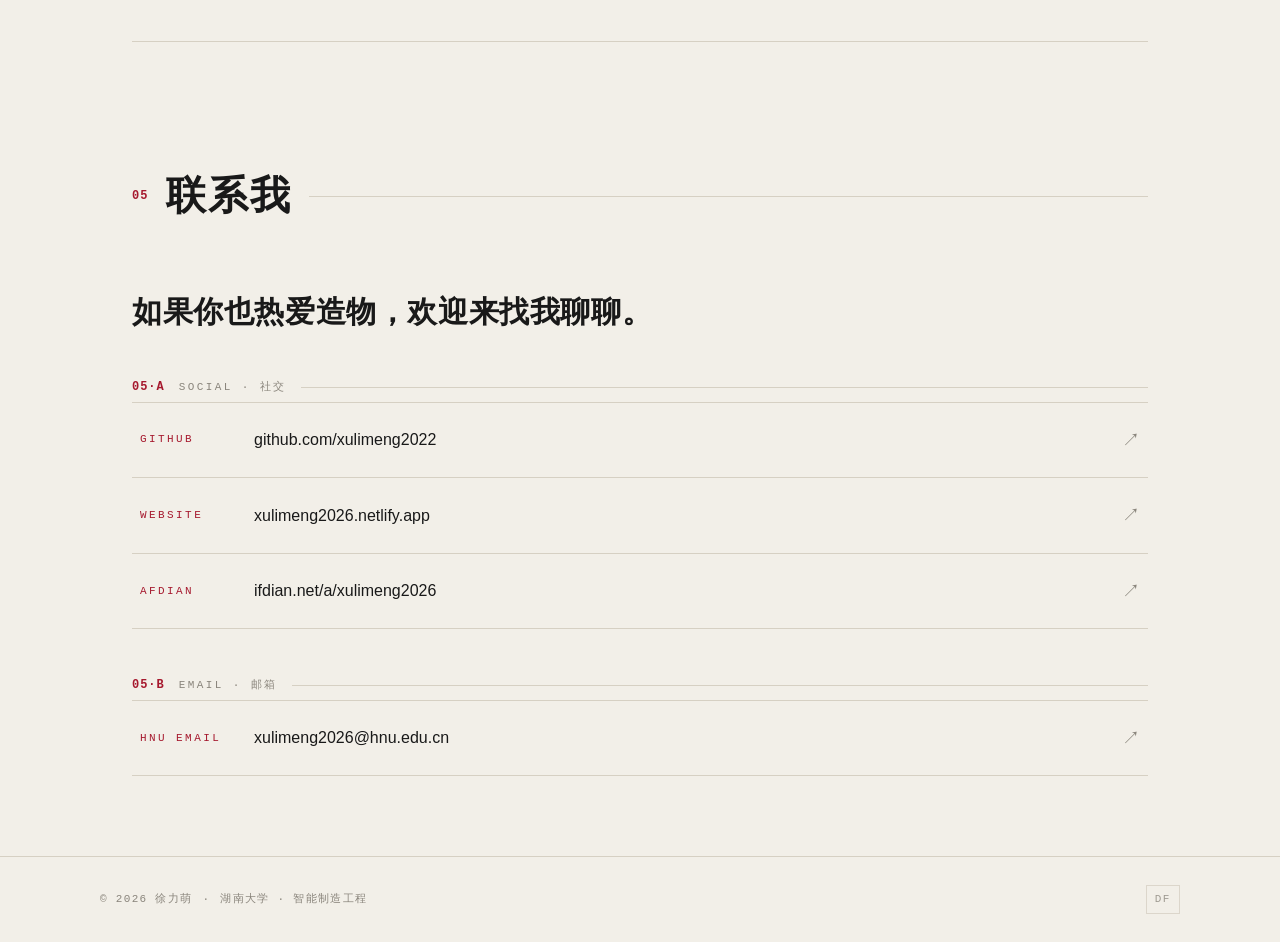
==== commit e3e4e97f: "docs: add repository README and remove public personal contact details" ====
--- a/index.html
+++ b/index.html
@@ -65,10 +65,6 @@
             <span class="mono meta-k">CLASS</span>
             <span class="meta-v">智能制造 2605班</span>
           </div>
-          <div class="hero-meta-item">
-            <span class="mono meta-k">DORM</span>
-            <span class="meta-v">天马一区二栋235</span>
-          </div>
         </div>
       </div>
 
@@ -89,7 +85,7 @@
       </div>
       <div class="about-grid">
         <p class="about-lead serif reveal">
-          智能制造 2605 班，住在天马一区，<br />
+          智能制造 2605 班，关注 AI 应用与智能系统，<br />
           对「软硬件 + AI」的组合拳充满热情。
         </p>
         <div class="about-copy reveal">
@@ -143,7 +139,7 @@
           </p>
           <ul class="edu-list">
             <li><span class="mono">01</span> 智能制造专业 · 2605班</li>
-            <li><span class="mono">02</span> 宿舍：天马一区二栋235</li>
+            <li><span class="mono">02</span> 方向：AI 应用与智能系统</li>
             <li><span class="mono">03</span> 校训：实事求是 · 敢为人先</li>
           </ul>
         </div>
@@ -242,19 +238,14 @@
           <span class="rule" aria-hidden="true"></span>
         </div>
         <div class="contact-links">
-          <a href="#" class="contact-link" data-copy="2913895771">
-            <span class="mono contact-tag">QQ</span>
-            <span class="contact-value">2913895771</span>
-            <span class="contact-arrow copy-hint" aria-hidden="true">复制</span>
-          </a>
-          <a href="#" class="contact-link" data-copy="xulimeng2021">
-            <span class="mono contact-tag">WECHAT</span>
-            <span class="contact-value">xulimeng2021</span>
-            <span class="contact-arrow copy-hint" aria-hidden="true">复制</span>
-          </a>
           <a href="https://github.com/xulimeng2022" target="_blank" rel="noopener" class="contact-link">
             <span class="mono contact-tag">GITHUB</span>
             <span class="contact-value">github.com/xulimeng2022</span>
+            <span class="contact-arrow" aria-hidden="true">↗</span>
+          </a>
+          <a href="https://xulimeng2026.netlify.app" target="_blank" rel="noopener noreferrer" class="contact-link">
+            <span class="mono contact-tag">WEBSITE</span>
+            <span class="contact-value">xulimeng2026.netlify.app</span>
             <span class="contact-arrow" aria-hidden="true">↗</span>
           </a>
           <a href="https://ifdian.net/a/xulimeng2026" target="_blank" rel="noopener noreferrer" class="contact-link" aria-label="爱发电：ifdian.net/a/xulimeng2026（在新标签页打开）">
@@ -273,19 +264,9 @@
           <span class="rule" aria-hidden="true"></span>
         </div>
         <div class="contact-links">
-          <a href="mailto:2913895771@qq.com" class="contact-link">
-            <span class="mono contact-tag">QQ MAIL</span>
-            <span class="contact-value">2913895771@qq.com</span>
-            <span class="contact-arrow" aria-hidden="true">↗</span>
-          </a>
-          <a href="mailto:xulimeng2008@outlook.com" class="contact-link">
-            <span class="mono contact-tag">OUTLOOK</span>
-            <span class="contact-value">xulimeng2008@outlook.com</span>
-            <span class="contact-arrow" aria-hidden="true">↗</span>
-          </a>
-          <a href="mailto:xulimeng99@gmail.com" class="contact-link">
-            <span class="mono contact-tag">GMAIL</span>
-            <span class="contact-value">xulimeng99@gmail.com</span>
+          <a href="mailto:xulimeng2026@hnu.edu.cn" class="contact-link">
+            <span class="mono contact-tag">HNU EMAIL</span>
+            <span class="contact-value">xulimeng2026@hnu.edu.cn</span>
             <span class="contact-arrow" aria-hidden="true">↗</span>
           </a>
         </div>
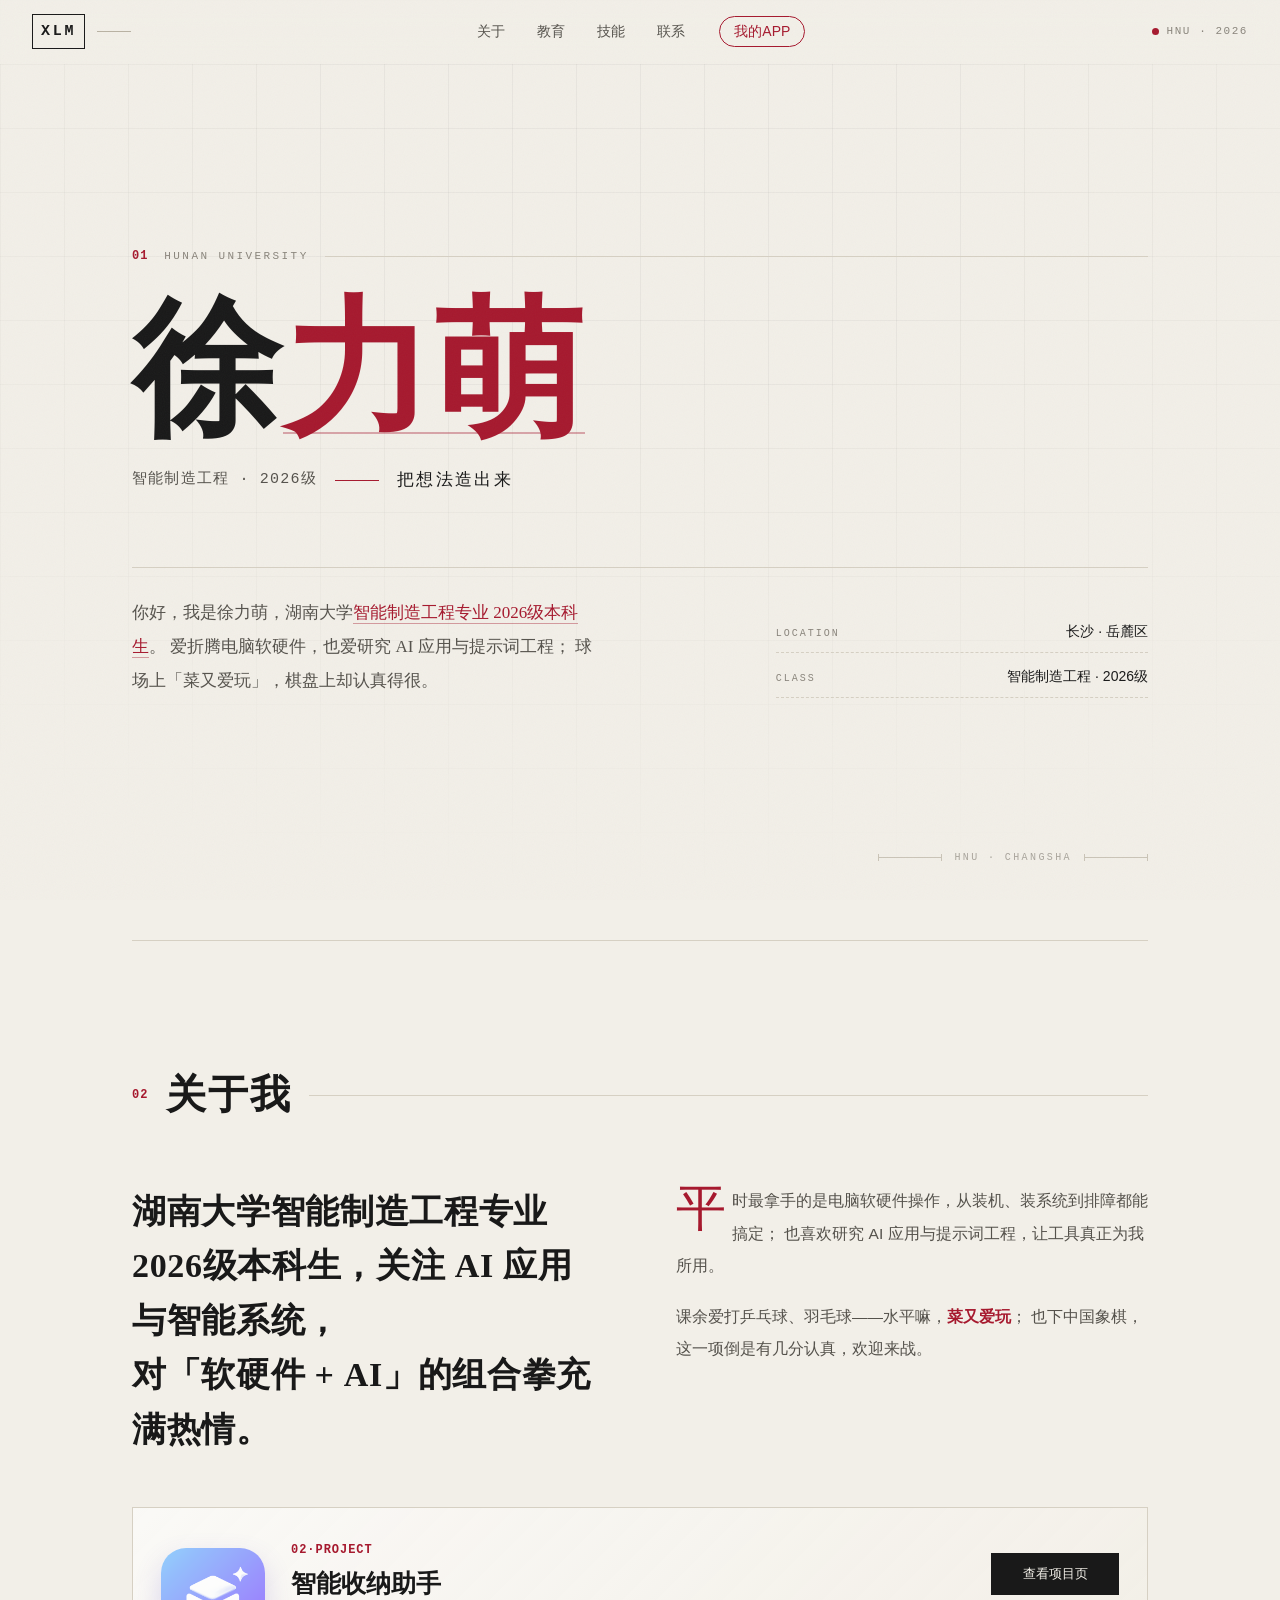
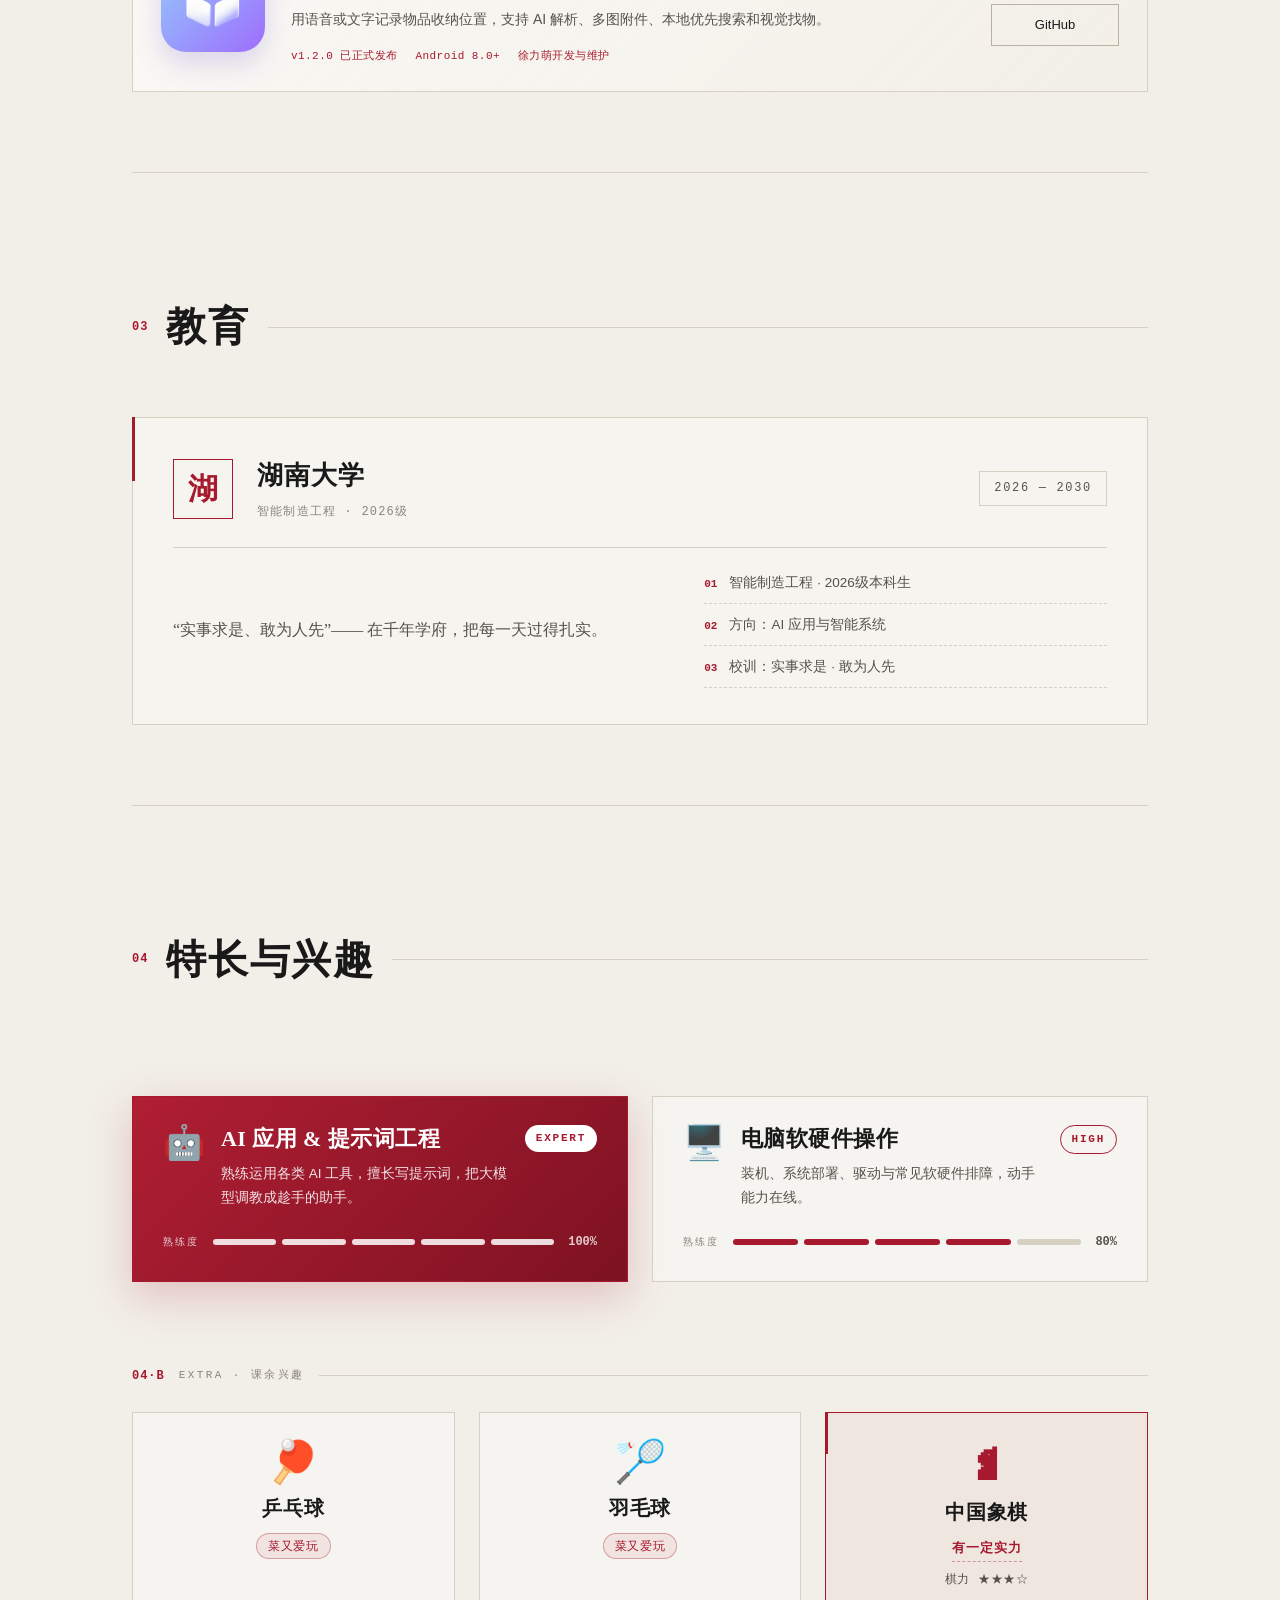
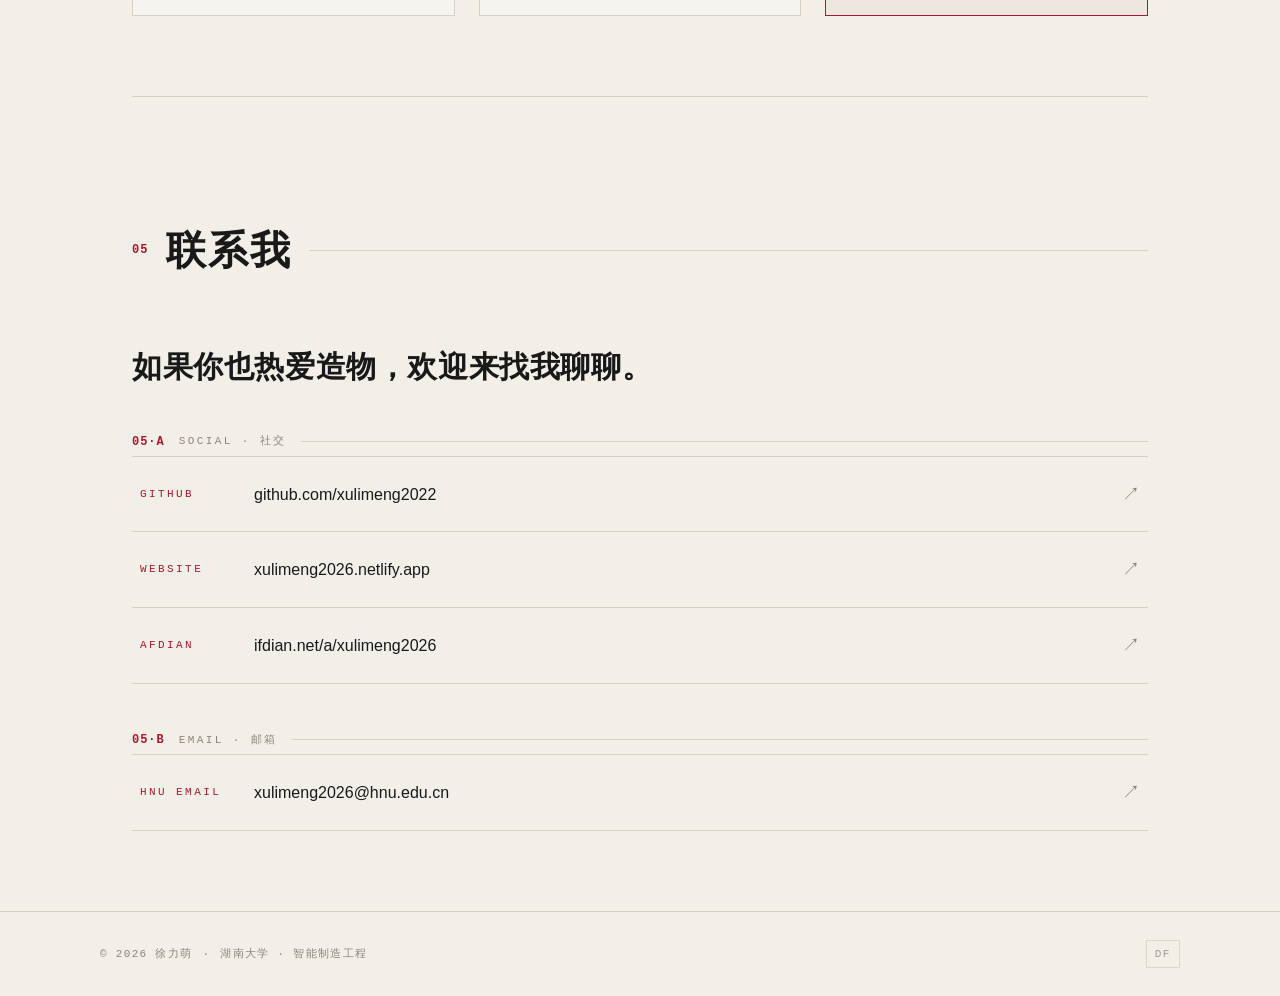
==== commit 9dca752e: "docs: replace class-specific website wording" ====
--- a/index.html
+++ b/index.html
@@ -45,14 +45,14 @@
         <span class="hero-surname">徐</span><span class="hero-given">力萌</span>
       </h1>
       <p class="hero-sub reveal">
-        <span class="mono">智能制造工程 · 2605班</span>
+        <span class="mono">智能制造工程 · 2026级</span>
         <span class="hero-sub-sep" aria-hidden="true"></span>
         <span class="serif">把想法造出来</span>
       </p>
 
       <div class="hero-bottom reveal">
         <p class="hero-intro serif">
-          你好，我是徐力萌，湖南大学<em>智能制造专业 2605班</em>的学生。
+          你好，我是徐力萌，湖南大学<em>智能制造工程专业 2026级本科生</em>。
           爱折腾电脑软硬件，也爱研究 AI 应用与提示词工程；
           球场上「菜又爱玩」，棋盘上却认真得很。
         </p>
@@ -63,7 +63,7 @@
           </div>
           <div class="hero-meta-item">
             <span class="mono meta-k">CLASS</span>
-            <span class="meta-v">智能制造 2605班</span>
+            <span class="meta-v">智能制造工程 · 2026级</span>
           </div>
         </div>
       </div>
@@ -85,7 +85,7 @@
       </div>
       <div class="about-grid">
         <p class="about-lead serif reveal">
-          智能制造 2605 班，关注 AI 应用与智能系统，<br />
+          湖南大学智能制造工程专业 2026级本科生，关注 AI 应用与智能系统，<br />
           对「软硬件 + AI」的组合拳充满热情。
         </p>
         <div class="about-copy reveal">
@@ -128,7 +128,7 @@
           </div>
           <div class="edu-info">
             <h3 class="edu-name serif">湖南大学</h3>
-            <p class="mono edu-dept">智能制造工程 · 2605班</p>
+            <p class="mono edu-dept">智能制造工程 · 2026级</p>
           </div>
           <div class="edu-date mono">2026 — 2030</div>
         </div>
@@ -138,7 +138,7 @@
             在千年学府，把每一天过得扎实。
           </p>
           <ul class="edu-list">
-            <li><span class="mono">01</span> 智能制造专业 · 2605班</li>
+            <li><span class="mono">01</span> 智能制造工程 · 2026级本科生</li>
             <li><span class="mono">02</span> 方向：AI 应用与智能系统</li>
             <li><span class="mono">03</span> 校训：实事求是 · 敢为人先</li>
           </ul>
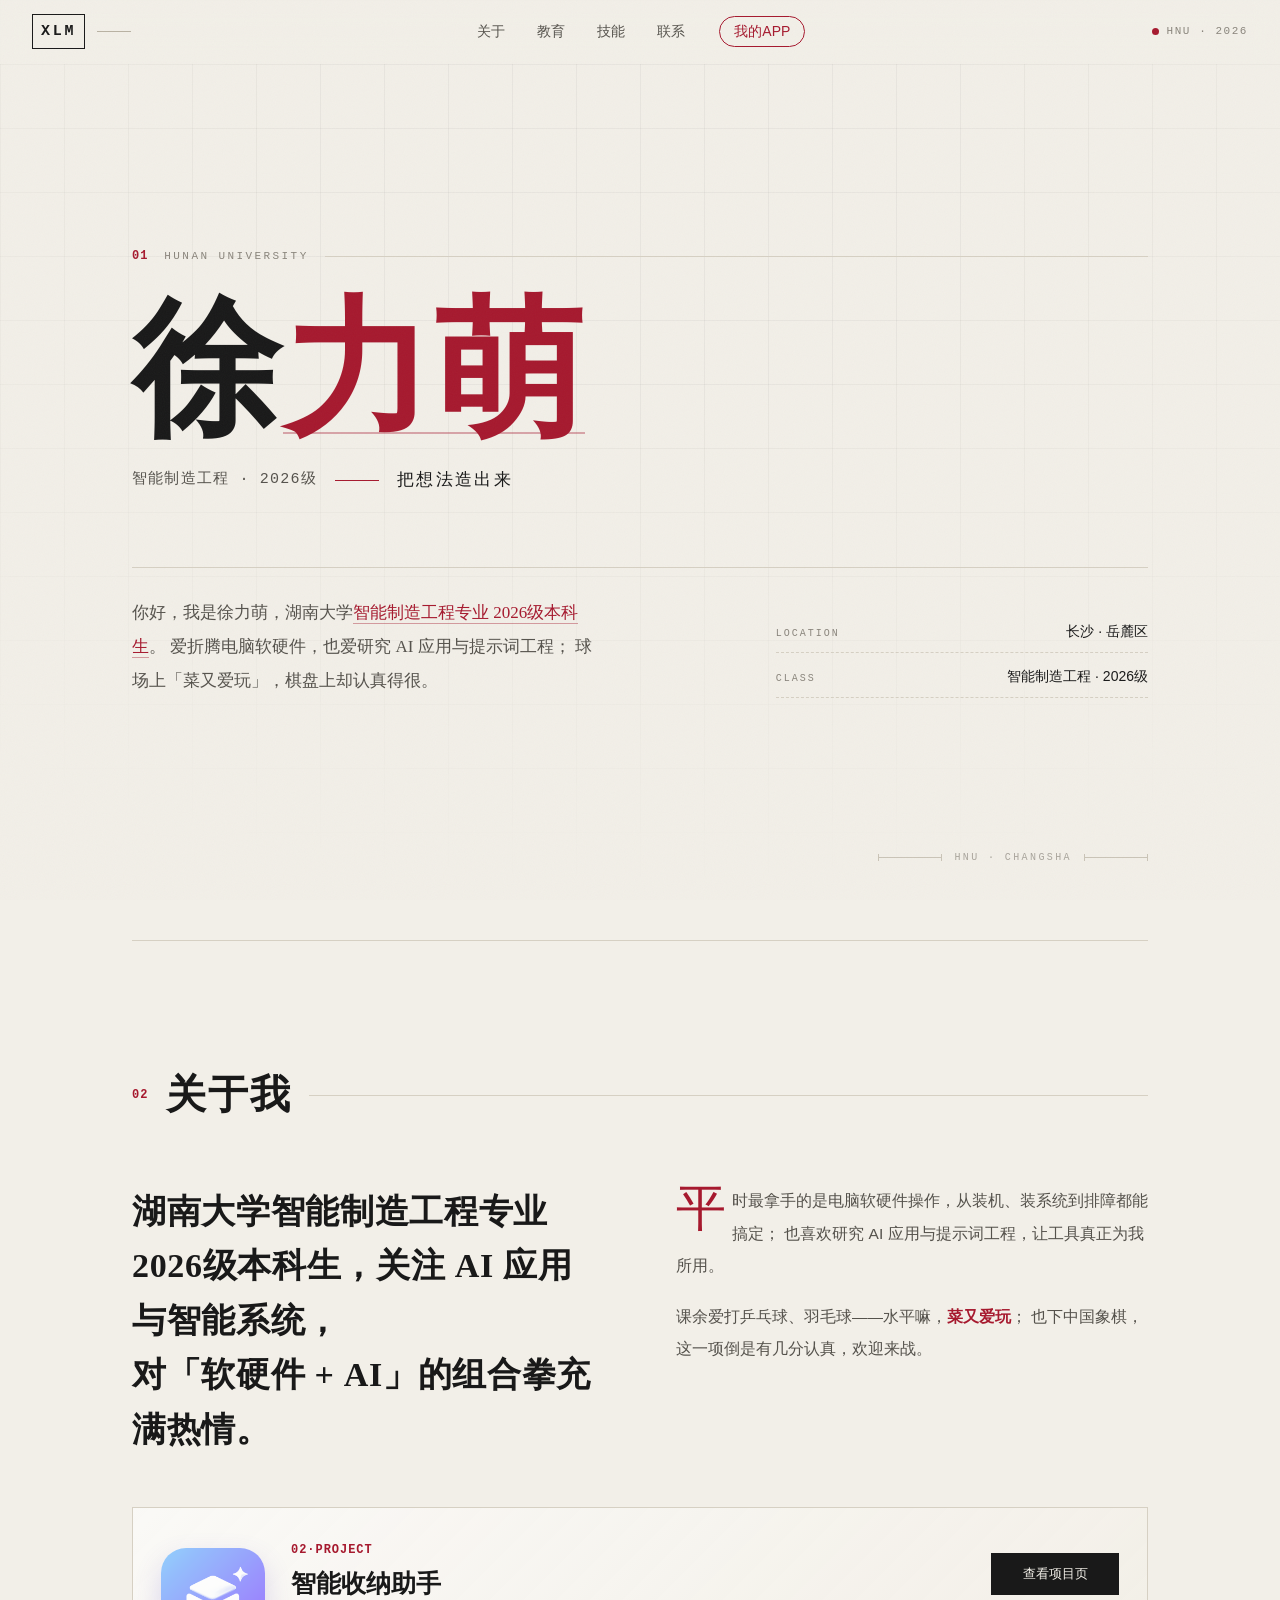
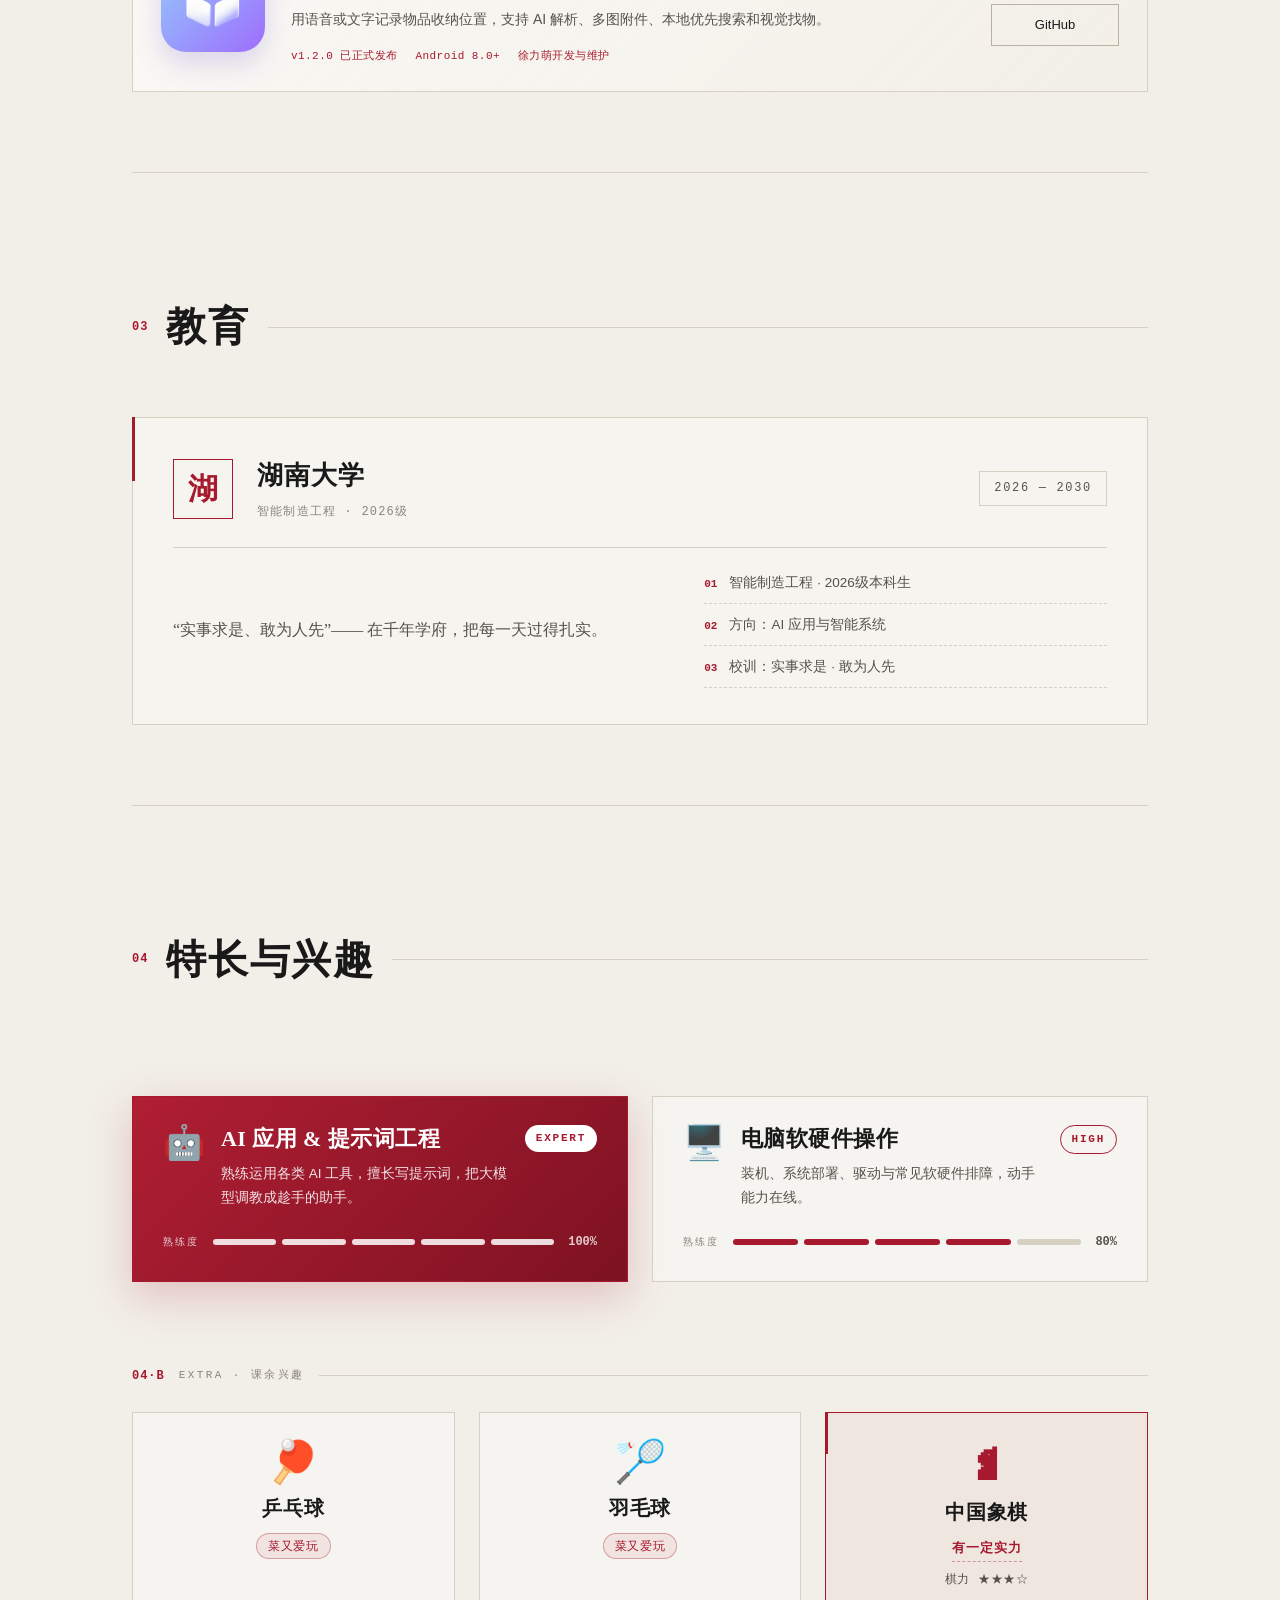
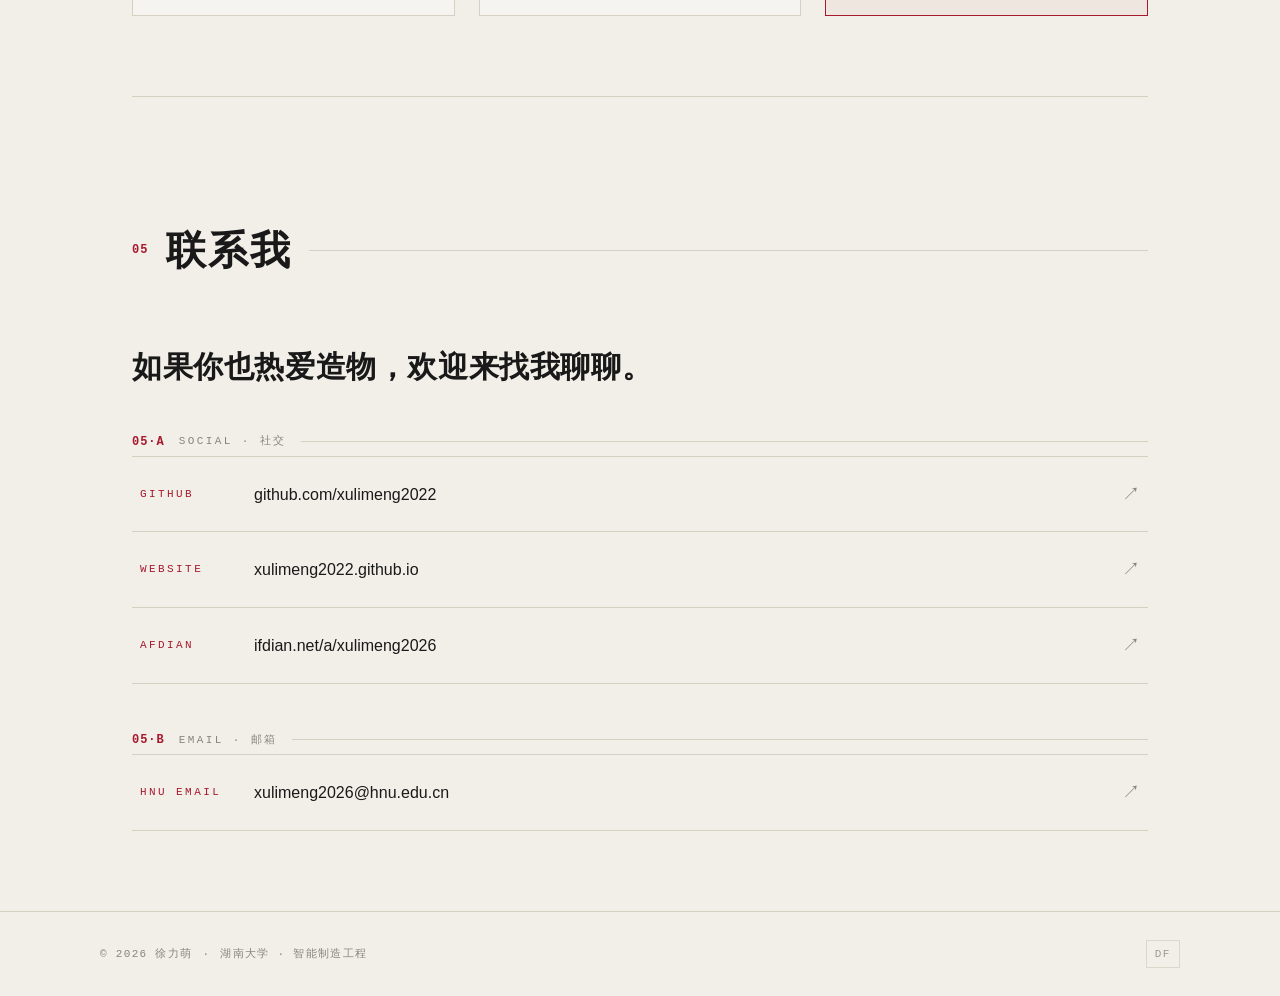
==== commit 01c9ea03: "Migrate personal website to GitHub Pages" ====
--- a/index.html
+++ b/index.html
@@ -243,9 +243,9 @@
             <span class="contact-value">github.com/xulimeng2022</span>
             <span class="contact-arrow" aria-hidden="true">↗</span>
           </a>
-          <a href="https://xulimeng2026.netlify.app" target="_blank" rel="noopener noreferrer" class="contact-link">
+          <a href="https://xulimeng2022.github.io" target="_blank" rel="noopener noreferrer" class="contact-link">
             <span class="mono contact-tag">WEBSITE</span>
-            <span class="contact-value">xulimeng2026.netlify.app</span>
+            <span class="contact-value">xulimeng2022.github.io</span>
             <span class="contact-arrow" aria-hidden="true">↗</span>
           </a>
           <a href="https://ifdian.net/a/xulimeng2026" target="_blank" rel="noopener noreferrer" class="contact-link" aria-label="爱发电：ifdian.net/a/xulimeng2026（在新标签页打开）">
